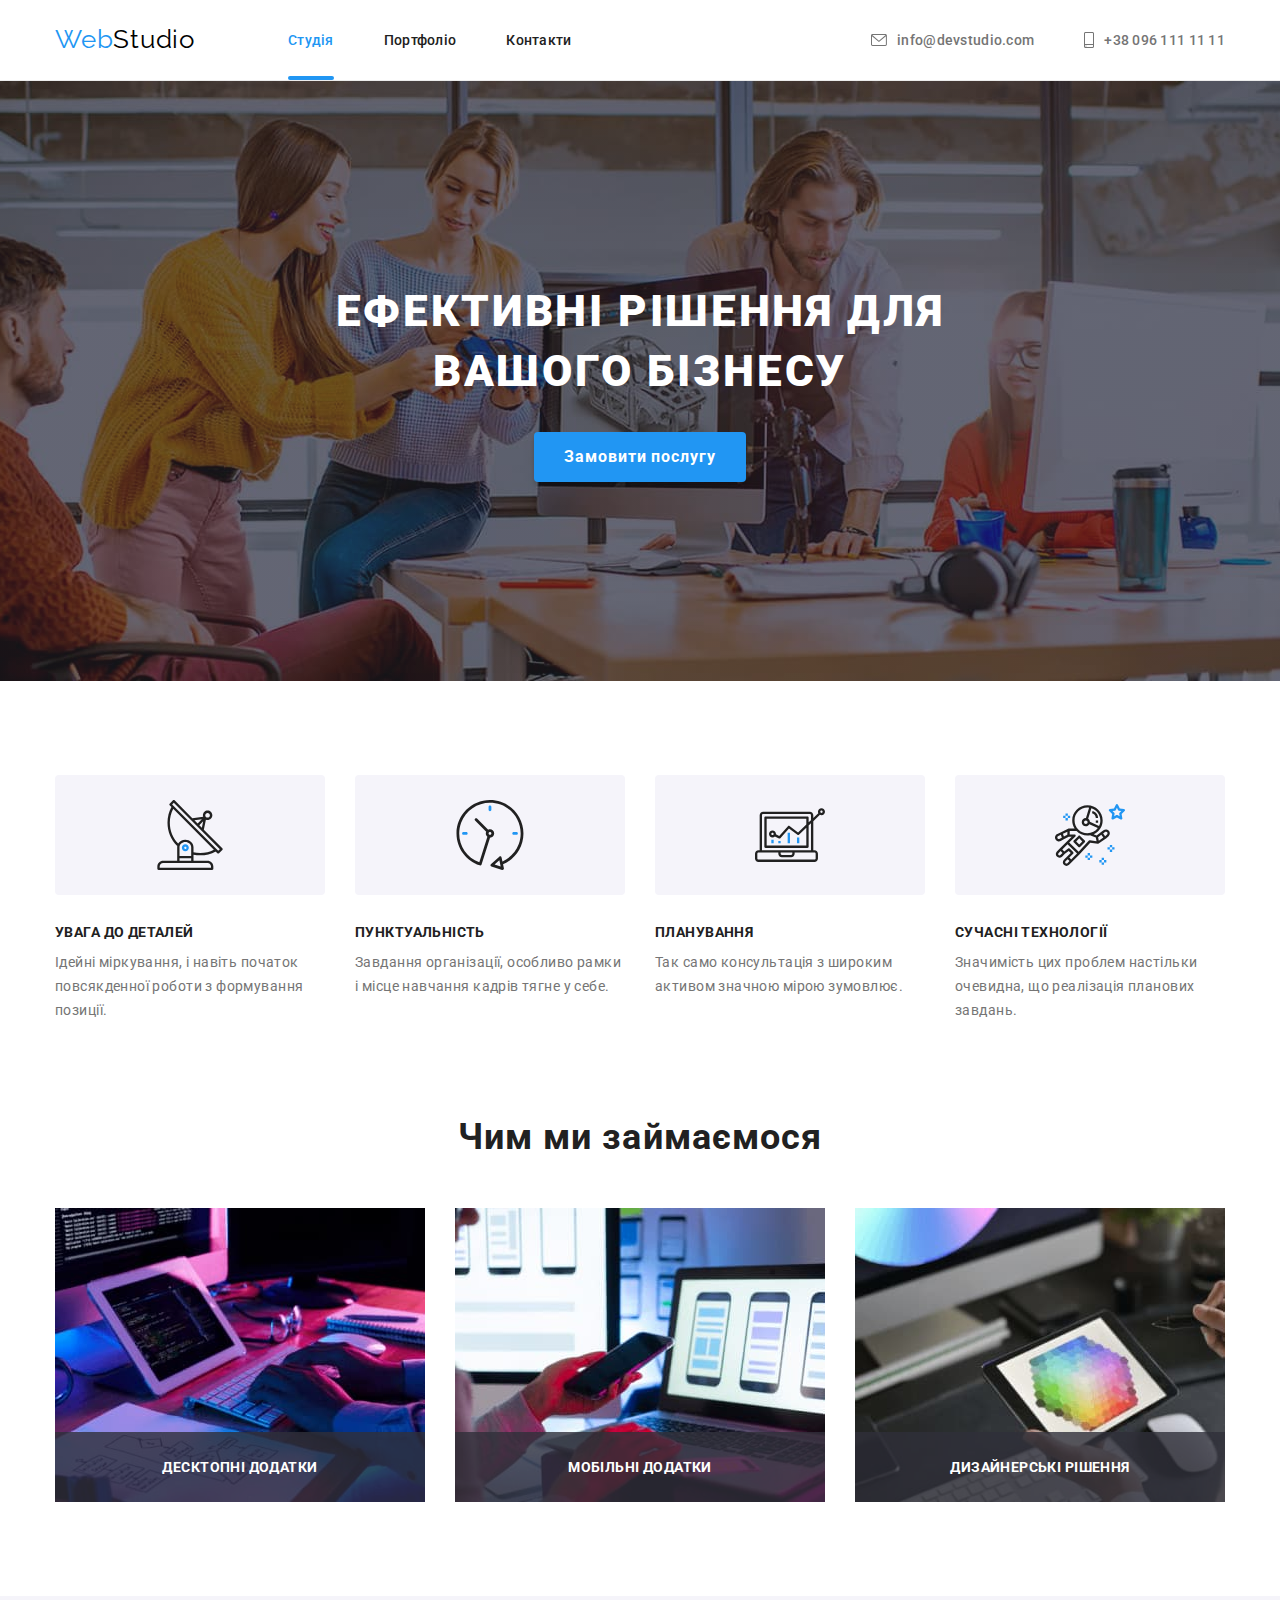
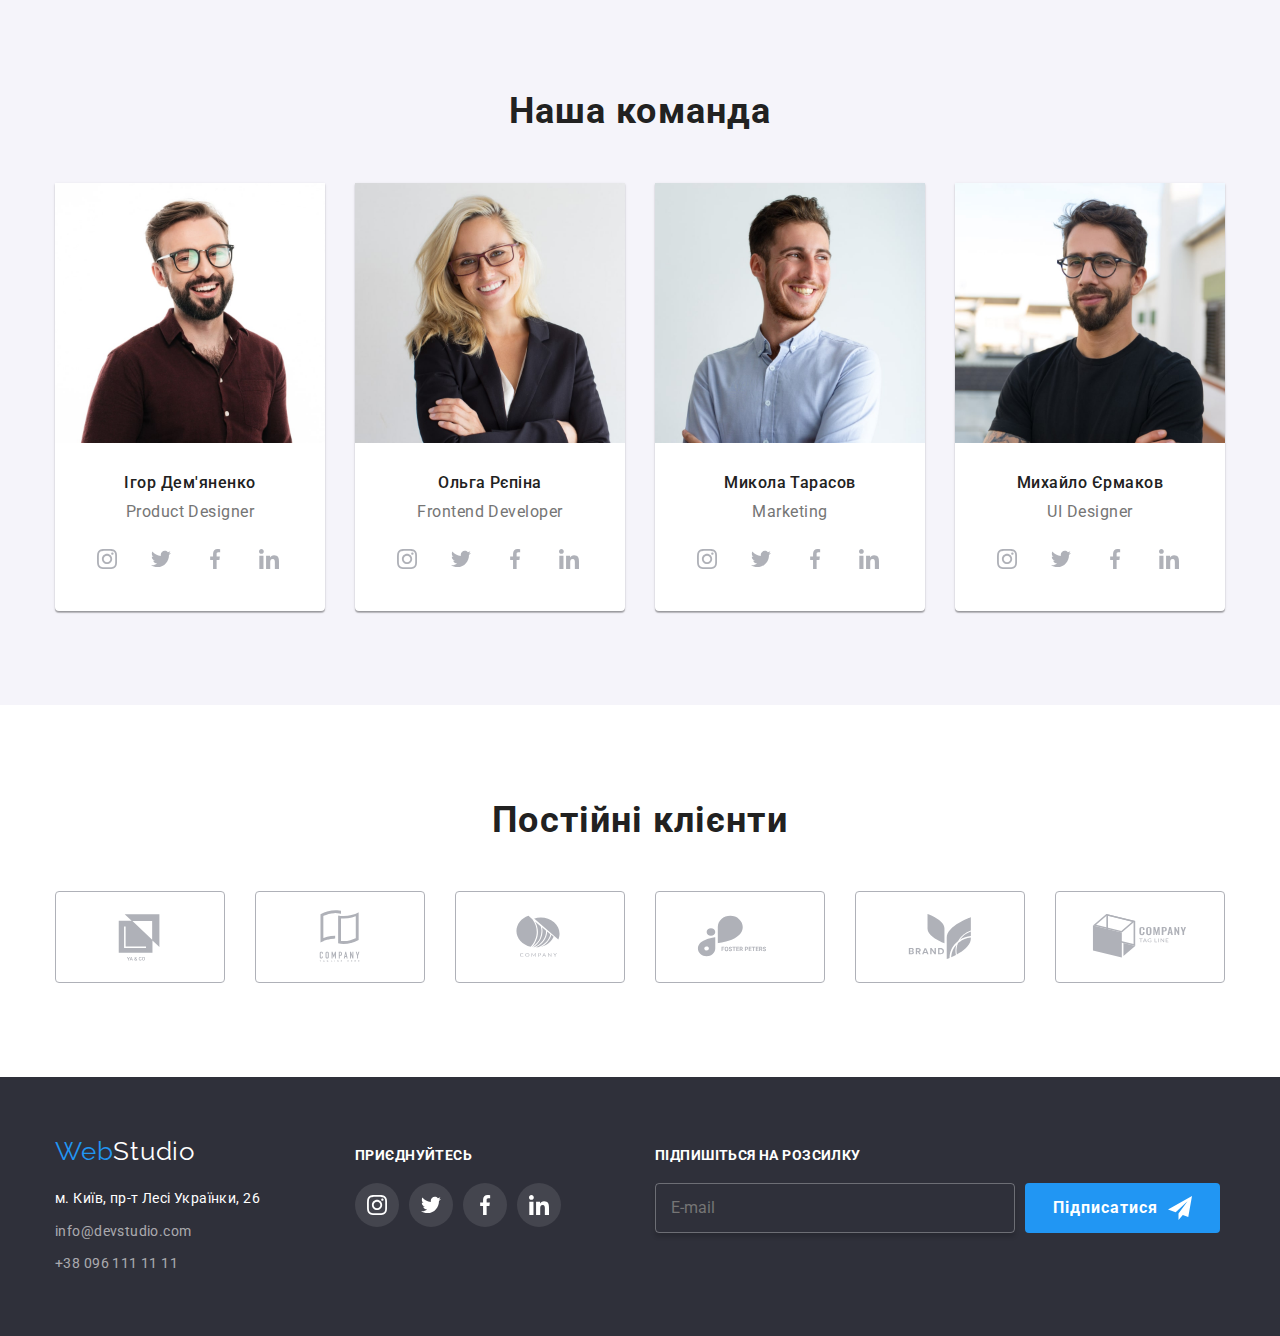
==== index.html @ 236450a3 "Initial commit" ====
<!DOCTYPE html>
<html lang="uk">

<head>
    <meta charset="UTF-8">
    <meta name="viewport" content="width=device-width, initial-scale=1.0">
    <title>WebStudio</title>
    <link rel="stylesheet"
        href="https://cdnjs.cloudflare.com/ajax/libs/modern-normalize/2.0.0/modern-normalize.min.css">
    <link rel="stylesheet" href="./styles.css">
    <link
        href="https://fonts.googleapis.com/css2?family=Raleway:wght@700&family=Roboto:wght@400;500;700;900&display=swap"
        rel="stylesheet">
</head>

<body>

    <header class="border-box">

        <div class="container box-nav">
            <nav class="nav-menu">
                <a href="./index.html" class="logo"><span class="logo-item">Web</span>Studio</a>

                <ul class="list nopadding margine">
                    <li class="list-item"><a href="./index.html" class="link active link-item">Студія</a></li>
                    <li class="list-item"><a href="./portfolio.html" class="link link-item">Портфоліо</a></li>
                    <li class="list-item"><a href="" class="link link-item">Контакти</a></li>
                </ul>
            </nav>

            <ul class="list nav-menu nopadding">
                <li class="list-item">
                    <a href="mailto:info@devstudio.com" class="link address-link">
                        <svg class="mail">
                            <use href="./images/icons.svg#icon-envelope-hover"> </use>
                        </svg> info@devstudio.com</a>
                </li>
                <li class="list-item"><a href="tel:+380961111111" class="link address-link">
                        <svg class="phone">
                            <use href="./images/icons.svg#icon-smartphone"> </use>
                        </svg>+38 096 111 11 11</a>
                </li>
            </ul>
        </div>

    </header>


    <main>

        <section class="order">
            <div class="container">
                <h1 class="order-title">Ефективні рішення для вашого бізнесу</h1>
                <button class="order-button" data-modal-open>Замовити послугу</button>
            </div>
            <div class="overlay is-hidden" data-modal>
                <div class="modal"><button class="closebtn" data-modal-close>

                        <svg class="close">
                            <use href="./images/close-black.svg#close-black"> </use>
                        </svg>
                    </button>
                    <strong class="modal-title">Залиште свої дані, ми вам передзвонимо</strong>

                    <form class="modal-form">


                        <label class="form-group">
                            <span class="form-label">Ім'я</span>
                            <input class="form-modal-input" type="text" name="username" id="user-name"> <svg width="18"
                                height="18" class="form-icon">
                                <use href="./images/icons.svg#icon-person"> </use>
                            </svg>
                        </label>

                        <label class="form-group">
                            <span class="form-label"> Телефон</span>
                            <input class="form-modal-input" type="number" name="userphone" id="user-phone"> <svg
                                width="18" height="18" class="form-icon">
                                <use href="./images/icons.svg#icon-phone-form"> </use>
                            </svg>
                        </label>

                        <label class="form-group">
                            <span class="form-label"> Пошта</span>
                            <input class="form-modal-input" type="email" name="usermail" id="user-mail"> <svg width="18"
                                height="18" class="form-icon">
                                <use href="./images/icons.svg#icon-mail-form"> </use>
                            </svg>

                        </label>

                        <label class="form-group">
                            <span class="form-label"> Коментар</span>
                            <textarea class="form-comment-input" name="usercomments" rows="5"
                                placeholder="Введіть текст"></textarea>
                        </label>


                        <label class="form-group-policy">
                            <input class="form-modal-policy is-hidden" type="checkbox">
                            <span class="form-icon-check">
                                <svg width="16" height="16" class="icon-check">
                                    <use href="./images/icons.svg#icon-check"> </use>
                                </svg></span>
                            <span class="checkbox-text">Погоджуюся з розсилкою та приймаю <a class="policy"
                                    href="">Умови
                                    договору</a></span> </label>

                    </form>
                    <button type="submit" class="form-btn">Відправити</button>


                </div>


            </div>
        </section>



        <section class="section">
            <div class="container">
                <ul class="future-list list nopadding">
                    <li class="future-item">
                        <div class="box-icons"><svg class="antenna">
                                <use href="./images/icons.svg#icon-antenna-1"> </use>
                            </svg></div>
                        <h3 class="future-title">Увага до деталей</h3>
                        <p class="future-text">Ідейні міркування, і навіть початок повсякденної роботи з формування
                            позиції.
                        </p>
                    </li>
                    <li class="future-item">
                        <div class="box-icons"><svg class="clock">
                                <use href="./images/icons.svg#icon-clock-1"> </use>
                            </svg></div>
                        <h3 class="future-title">Пунктуальність</h3>
                        <p class="future-text">Завдання організації, особливо рамки і місце навчання кадрів тягне у
                            себе.
                        </p>
                    </li>
                    <li class="future-item">
                        <div class="box-icons"><svg class="diagram">
                                <use href="./images/icons.svg#icon-diagram-1"> </use>
                            </svg></div>
                        <h3 class="future-title">Планування</h3>
                        <p class="future-text">Так само консультація з широким активом значною мірою зумовлює.</p>
                    </li>
                    <li class="future-item">
                        <div class="box-icons"><svg class="astronaut">
                                <use href="./images/icons.svg#icon-astronaut-1"> </use>
                            </svg></div>
                        <h3 class="future-title">Сучасні технології</h3>
                        <p class="future-text">Значимість цих проблем настільки очевидна, що реалізація планових
                            завдань.
                        </p>
                    </li>
                </ul>
            </div>
        </section>
        <section class=" box-future">
            <div class="container">
                <h2 class="work-title">Чим ми займаємося</h2>
                <ul class="work-list list nopadding">
                    <li class="work-item"><img src="./images/img1.jpg" alt="Написання структури" width="370">
                        <h3 class="work-text">Десктопні додатки</h3>
                    </li>
                    <li class="work-item"><img src="./images/img2.jpg" alt="Розробка макета" width="370">
                        <h3 class="work-text">Мобільні додатки</h3>
                    </li>
                    <li class="work-item"><img src="./images/img3.jpg" alt="Підбір кольорової гами" width="370">
                        <h3 class="work-text">Дизайнерські рішення</h3>
                    </li>
                </ul>
            </div>
        </section>

        <section class="section-team section">
            <div class="container">
                <h2 class="team-title">Наша команда</h2>
                <ul class="list nopadding">
                    <li class="team-list"> <img src="./images/Igor.jpg" alt="Ігор Дем'яненко" width="270">
                        <div class="text-box">
                            <h3 class="team-item">Ігор Дем'яненко</h3>
                            <p lang="en" class="team-text">Product Designer</p>
                            <ul class="list nopadding social-list">
                                <li class="social-item"><a class="social-icons" href="">
                                        <svg class="social-logo">
                                            <use href="./images/icons.svg#icon-instagram-2"> </use>
                                        </svg>
                                    </a></li>
                                <li class="social-item"><a class="social-icons" href="">
                                        <svg class="social-logo">
                                            <use href="./images/icons.svg#icon-twitter-1"> </use>
                                        </svg>
                                    </a></li>
                                <li class="social-item"><a class="social-icons" href=""><svg class="social-logo">
                                            <use href="./images/icons.svg#icon-facebook-1"> </use>
                                        </svg></a></li>
                                <li class="social-item"><a class="social-icons" href=""><svg class="social-logo">
                                            <use href="./images/icons.svg#icon-linkedin-1"> </use>
                                        </svg></a></li>
                            </ul>

                        </div>
                    </li>
                    <li class="team-list"><img src="./images/Olga.jpg" alt="Ольга Рєпіна" width="270">
                        <div class="text-box">
                            <h3 class="team-item">Ольга Рєпіна</h3>
                            <p lang="en" class="team-text">Frontend Developer</p>
                            <ul class="list nopadding social-list">
                                <li class="social-item"><a class="social-icons" href="">
                                        <svg class="social-logo">
                                            <use href="./images/icons.svg#icon-instagram-2"> </use>
                                        </svg>
                                    </a></li>
                                <li class="social-item"><a class="social-icons" href="">
                                        <svg class="social-logo">
                                            <use href="./images/icons.svg#icon-twitter-1"> </use>
                                        </svg>
                                    </a></li>
                                <li class="social-item"><a class="social-icons" href=""><svg class="social-logo">
                                            <use href="./images/icons.svg#icon-facebook-1"> </use>
                                        </svg></a></li>
                                <li class="social-item"><a class="social-icons" href=""><svg class="social-logo">
                                            <use href="./images/icons.svg#icon-linkedin-1"> </use>
                                        </svg></a></li>
                            </ul>

                        </div>
                    </li>
                    <li class="team-list"><img src="./images/Mykola.jpg" alt="Микола Тарасов" width="270">
                        <div class="text-box">
                            <h3 class="team-item">Микола Тарасов</h3>
                            <p lang="en" class="team-text">Marketing</p>
                            <ul class="list nopadding social-list">
                                <li class="social-item"><a class="social-icons" href="">
                                        <svg class="social-logo">
                                            <use href="./images/icons.svg#icon-instagram-2"> </use>
                                        </svg>
                                    </a></li>
                                <li class="social-item"><a class="social-icons" href="">
                                        <svg class="social-logo">
                                            <use href="./images/icons.svg#icon-twitter-1"> </use>
                                        </svg>
                                    </a></li>
                                <li class="social-item"><a class="social-icons" href=""><svg class="social-logo">
                                            <use href="./images/icons.svg#icon-facebook-1"> </use>
                                        </svg></a></li>
                                <li class="social-item"><a class="social-icons" href=""><svg class="social-logo">
                                            <use href="./images/icons.svg#icon-linkedin-1"> </use>
                                        </svg></a></li>
                            </ul>

                        </div>

                    </li>
                    <li class="team-list"><img src="./images/Mykhailo.jpg" alt="Михайло Єрмаков" width="270">
                        <div class="text-box">
                            <h3 class="team-item">Михайло Єрмаков</h3>
                            <p lang="en" class="team-text">UI Designer</p>
                            <ul class="list nopadding social-list">
                                <li class="social-item"><a class="social-icons" href="">
                                        <svg class="social-logo">
                                            <use href="./images/icons.svg#icon-instagram-2"> </use>
                                        </svg>
                                    </a></li>
                                <li class="social-item"><a class="social-icons" href="">
                                        <svg class="social-logo">
                                            <use href="./images/icons.svg#icon-twitter-1"> </use>
                                        </svg>
                                    </a></li>
                                <li class="social-item"><a class="social-icons" href=""><svg class="social-logo">
                                            <use href="./images/icons.svg#icon-facebook-1"> </use>
                                        </svg></a></li>
                                <li class="social-item"><a class="social-icons" href=""><svg class="social-logo">
                                            <use href="./images/icons.svg#icon-linkedin-1"> </use>
                                        </svg></a></li>
                            </ul>
                        </div>
                    </li>
                </ul>
            </div>

        </section>
        <section class="section">
            <div class="container">
                <h2 class="clients-title">Постійні клієнти</h2>
                <ul class="list nopadding">
                    <li class="clients-list"><a class="clients-icon" href=""><svg class="client-logo">
                                <use href="./images/icons.svg#icon-Logo1"> </use>
                            </svg></a></li>
                    <li class="clients-list"><a class="clients-icon" href=""><svg class="client-logo">
                                <use href="./images/icons.svg#icon-Logo2"> </use>
                            </svg></a></li>
                    <li class="clients-list"><a class="clients-icon" href=""><svg class="client-logo">
                                <use href="./images/icons.svg#icon-Logo3"> </use>
                            </svg></a></li>
                    <li class="clients-list"><a class="clients-icon" href=""><svg class="client-logo">
                                <use href="./images/icons.svg#icon-Logo4"> </use>
                            </svg></a></li>
                    <li class="clients-list"><a class="clients-icon" href=""><svg class="client-logo">
                                <use href="./images/icons.svg#icon-Logo5"> </use>
                            </svg></a></li>
                    <li class="clients-list"><a class="clients-icon" href=""><svg class="client-logo">
                                <use href="./images/icons.svg#icon-Logo6"> </use>
                            </svg></a></li>
                </ul>
            </div>
        </section>
    </main>
    <footer class="footer">
        <div class="container footer-box">
            <div class="address-footer nopadding"><a href="./index.html" class="logo-footer nopadding"><span
                        class="logo-item">Web</span>Studio</a>

                <address class="nopadding">
                    <p class="address-text">м. Київ, пр-т Лесі Українки, 26</p>
                    <ul class="footer-list nopadding">
                        <li class="footer-item"><a href="mailto:info@devstudio.com"
                                class="link address-item">info@devstudio.com</a></li>
                        <li class="footer-item"><a href="tel:+380961111111" class="link address-item">+38 096 111 11
                                11</a>
                        </li>
                    </ul>
                </address>
            </div>
            <div class="socialmedia-footer nopadding">
                <h3 class="socialmedia-title">Приєднуйтесь</h3>
                <ul class="list nopadding">
                    <li class="social-item"> <a class="footer-social" href="">
                            <svg class="footer-icon">
                                <use href="./images/icons.svg#icon-instagram-2"> </use>
                            </svg>
                        </a>
                    </li>
                    <li class="social-item"><a class="footer-social" href="">
                            <svg class="footer-icon">
                                <use href="./images/icons.svg#icon-twitter-1"> </use>
                            </svg>
                        </a></li>
                    <li class="social-item"><a class="footer-social" href=""><svg class="footer-icon">
                                <use href="./images/icons.svg#icon-facebook-1"> </use>
                            </svg></a></li>
                    <li class="social-item"><a class="footer-social" href=""><svg class="footer-icon">
                                <use href="./images/icons.svg#icon-linkedin-1"> </use>
                            </svg></a></li>
                </ul>
            </div>
            <div class="socialmedia-footer nopadding">

                <strong class="socialmedia-title">Підпишіться на розсилку </strong>
                <form class="footer-form"><input class="footer-mail-form" type="email" name="usermail" id="user-email"
                        placeholder="E-mail">

                    <button type="submit" class="footer-follow-btn">Підписатися
                        <svg width="24" height="24" class="icon-send">
                            <use href="./images/symbol-defs.svg#icon-icon-send"> </use>
                        </svg>
                    </button>
                </form>
            </div>
        </div>

    </footer>
    <script src="./js/modal.js"> </script>
</body>

</html>
---- styles.css ----
:root {
    --text-color: #757575;
    --title-color: #212121;
    --background-color: #2F303A;
    --accent-color: #2196F3;
    --accent-text-color: #FFFFFF;
}

html {
    box-sizing: border-box;
}

*,
*::before,
*::after {
    box-sizing: inherit;
}

h1,
h2,
h3,
h4,
p {
    margin-top: 0;
    margin-bottom: 0;
}

body {
    font-family: 'Roboto', sans-serif;
    color: var(--title-color);
    background-color: var(--accent-text-color);
}

.container {
    width: 1200px;
    margin: 0px auto;
    padding: 0px 15px;
}

.section {
    padding-top: 94px;
    padding-bottom: 94px;
}

.nopadding {
    padding: 0px;
}

img {
    display: block;
}

/* Заголовки */
.work-title,
.team-title,
.clients-title {
    font-size: 36px;
    line-height: 1.17;
    letter-spacing: 0.03em;
    text-align: center;
    font-style: normal;
    font-weight: 700;
    color: var(--title-color);
    margin-bottom: 50px;
}

.future-title {
    font-size: 14px;
    line-height: 1.14;
    letter-spacing: 0.03em;
    text-transform: uppercase;
    margin-bottom: 10px;
}

.socialmedia-title {
    display: block;
    color: var(--accent-text-color);
    font-family: Roboto;
    font-size: 14px;
    font-style: normal;
    font-weight: 700;
    line-height: normal;
    letter-spacing: 0.42px;
    text-transform: uppercase;
    margin-bottom: 20px;
    width: 230px;
}

.work-text {
    position: absolute;
    bottom: 0;
    width: 100%;
    padding-top: 27px;
    padding-bottom: 27px;

    color: var(--accent-text-color);
    text-align: center;
    font-family: Roboto;
    font-size: 14px;
    font-style: normal;
    font-weight: 700;
    line-height: normal;
    letter-spacing: 0.42px;
    text-transform: uppercase;
    background-color: rgba(47, 48, 58, 0.80);
}


/* Списки */
.work-list .work-item+.work-item {
    margin-left: 30px;
}

.work-list {
    justify-content: center;
}

.team-item {
    color: var(--title-color);
    font-size: 16px;
    font-style: normal;
    font-weight: 500;
    line-height: normal;
    letter-spacing: 0.48px;
    margin-bottom: 10px;
}


.team-list {
    border-radius: 0px 0px 4px 4px;
    background: #FFF;
    box-shadow: 0px 2px 1px 0px rgba(0, 0, 0, 0.20), 0px 1px 1px 0px rgba(0, 0, 0, 0.14), 0px 1px 3px 0px rgba(0, 0, 0, 0.12);
}

.list .team-list+.team-list {
    margin-left: 30px;
}

.future-list .future-item+.future-item {
    margin-left: 30px;
}

.future-item {
    width: 270px;
}

.list {
    display: flex;
    list-style: none;
    margin-top: 0px;
    margin-bottom: 0px;
}

.work-item {
    position: relative;
}

.list-item {
    position: relative;
}


/* Абзац */
.future-text {

    font-size: 14px;
    line-height: 1.7;
    letter-spacing: 0.03em;
    color: var(--text-color);
    font-style: normal;
    font-weight: 400;

}

.team-text {
    color: var(--text-color);
    font-family: Roboto;
    font-size: 16px;
    line-height: normal;
    letter-spacing: 0.48px;
}




/* Герой */

.order {
    max-width: 1600px;
    height: 600px;
    margin-left: auto;
    margin-right: auto;
    background-image: linear-gradient(to right, rgba(47, 48, 58, 0.40), rgba(47, 48, 58, 0.40)), url("./images/ImgBG1.jpg");
    background-position: center;
    background-size: cover;
    background-repeat: no-repeat;
    background-color: var(--background-color);
    text-align: center;
    padding-top: 200px;
    padding-bottom: 200px;
}

.order-title {
    display: block;
    width: 700px;
    font-size: 44px;
    line-height: 1.37;
    letter-spacing: 0.06em;
    color: var(--accent-text-color);
    text-transform: uppercase;
    font-weight: 900;
    margin-left: auto;
    margin-right: auto;

}

.order-button {
    border-radius: 4px;
    color: var(--accent-text-color);
    box-shadow: 0px 4px 4px 0px rgba(0, 0, 0, 0.15);
    font-size: 16px;
    font-style: normal;
    font-weight: 700;
    line-height: 1.88;
    letter-spacing: 0.96px;
    background-color: var(--accent-color);
    padding: 10px 30px;
    margin-top: 30px;
    border-style: none;
    cursor: pointer;
}

/* Логотип */
.logo {
    display: block;
    padding: 0;
    font-family: Raleway;
    font-size: 26px;
    letter-spacing: 0.78px;
    text-decoration: none;
    color: #000;
    padding-top: 25px;
    padding-bottom: 25px;

}

.logo-footer {
    display: block;
    align-items: baseline;
    margin-bottom: 20px;
    font-family: Raleway;
    font-size: 26px;
    letter-spacing: 0.78px;
    text-decoration: none;
    color: var(--accent-text-color);
}

.logo-item {
    color: var(--accent-color);
}

/* Ссылки */
.link {
    color: var(--title-color);
    font-size: 14px;
    font-style: normal;
    font-weight: 500;
    line-height: normal;
    letter-spacing: 0.28px;
    text-decoration: none;

    transition-property: color;
    transition-duration: 250ms;
    transition-timing-function: cubic-bezier(0.4, 0, 0.2, 1);
}

.address-link {
    display: inline-flex;
    align-items: center;
    color: var(--text-color);
    font-size: 14px;
    font-weight: 500;
    line-height: normal;
    letter-spacing: 0.28px;
    text-decoration: none;
    padding-top: 32px;
    padding-bottom: 32px;

}

.link:hover,
.link:focus {
    color: var(--accent-color);
}

.link-item {
    display: block;
    padding: 32px 0px;
}

/* Футер */
.footer {
    background-color: var(--background-color);
    padding: 60px 0px;

    /* justify-items: baseline; */
}

.footer-box {
    display: flex;
    align-items: baseline;
    justify-items: flex-start;
}

.footer-item {
    display: block;
}

.footer-list .footer-item+.footer-item {
    margin-top: 9px;
}


.footer-list {
    list-style: none;
    display: block;
    margin: 9px 0px 0px 0px;
}

.address-text {
    display: block;
    color: var(--accent-text-color);
    font-size: 14px;
    line-height: 1.71;
    letter-spacing: 0.42px;
    font-style: normal;
}

.address-item {
    color: rgba(255, 255, 255, 0.60);
    font-size: 14px;
    line-height: 1.71;
    letter-spacing: 0.42px;
    font-style: normal;
    font-weight: 400;
    text-decoration: none;

}

/* Портфоліо */
.active::after {
    position: absolute;
    bottom: 0;
    display: block;
    width: 100%;
    height: 4px;
    content: '';
    background-color: var(--accent-color);
    border-radius: 2px;
}

.active {
    color: var(--accent-color);
}

.button-list {
    display: flex;
    justify-content: center;
    margin-bottom: 50px;
    padding: 0px;

}

.button-list .button-item+.button-item {
    margin-left: 8px;
}

.button-main {
    padding: 6px 22px;
    border-style: none;
    font-size: 16px;
    font-weight: 500;
    line-height: 1.63;
    letter-spacing: 0.48px;
    color: var(--title-color);
    border-radius: 4px;
    background: #F5F4FA;
    font-style: normal;

    transition: color 250ms cubic-bezier(0.4, 0, 0.2, 1), background-color 250ms cubic-bezier(0.4, 0, 0.2, 1), box-shadow 250ms cubic-bezier(0.4, 0, 0.2, 1);

}

.button-main:hover,
.button-main:focus {
    background-color: var(--accent-color);
    color: var(--accent-text-color);
    box-shadow: 0px 2px 2px 0px rgba(0, 0, 0, 0.12), 0px 1px 2px 0px rgba(0, 0, 0, 0.08), 0px 3px 1px 0px rgba(0, 0, 0, 0.10);
}

.current {
    background-color: var(--accent-color);
    color: var(--accent-text-color);
    box-shadow: 0px 2px 2px 0px rgba(0, 0, 0, 0.12), 0px 1px 2px 0px rgba(0, 0, 0, 0.08), 0px 3px 1px 0px rgba(0, 0, 0, 0.10);
}

.card-set {
    width: 1200px;

    display: flex;
    flex-wrap: wrap;
    flex-basis: calc(100% / 3 -30px);
    align-items: center;
    margin-top: -30px;
    margin-left: -30px;
}


.card-portfolio {

    width: 370px;
    flex-shrink: 0;
    margin-top: 30px;
    margin-left: 30px;
}

.card-link {
    display: flex;
    flex-wrap: wrap;
    width: 370px;
    text-decoration: none;
    border: 1px solid #EEE;
    background-color: var(--accent-text-color);
    transition: box-shadow 250ms cubic-bezier(0.4, 0, 0.2, 1);
}

.card-link:hover,
.card-link:focus {

    box-shadow: 1px 4px 6px 0px rgba(0, 0, 0, 0.16), 0px 4px 4px 0px rgba(0, 0, 0, 0.06), 0px 1px 1px 0px rgba(0, 0, 0, 0.12);

}

.desc-text {
    position: relative;
    overflow: hidden;
}

.desc-text::before {
    content: '';
    position: absolute;
    width: 100%;
    height: 100%;
    opacity: 0;
    background-color: rgba(33, 150, 243, 0.90);
    transform: translateY(100%);
    transition: transform 250ms cubic-bezier(0.4, 0, 0.2, 1), opacity 250ms cubic-bezier(0.4, 0, 0.2, 1);

}


.card-link:hover .desc-text::before,
.card-link:focus .desc-text::before {
    opacity: 1;
    transform: translateY(0);
}



.text {
    position: absolute;
    left: 24px;
    top: 63px;
    width: 322px;
    opacity: 0;
    transform: translateY(100%);
    transition: transform 250ms cubic-bezier(0.4, 0, 0.2, 1), opacity 250ms cubic-bezier(0.4, 0, 0.2, 1);

    color: var(--accent-text-color);
    font-size: 18px;
    font-style: normal;
    font-weight: 400;
    line-height: 1.55;
    letter-spacing: 0.54px;
}

.card-link:hover .text,
.card-link:focus .text {
    opacity: 1;
    transform: translateY(0);
}

.card-content {

    width: 370px;
    padding: 20px 20px;
    border: 1px solid #EEE;
    border-top: none;
    background-color: var(--accent-text-color);
}

/* .card-set .card-portfolio+.card-portfolio {
    margin-bottom: 30px;
    margin-left: 30px;
} */

.card-title {
    color: var(--title-color);
    font-size: 18px;
    font-style: normal;
    font-weight: 700;
    line-height: 2;
    letter-spacing: 1.08px;
    text-decoration: none;
    margin-bottom: 4px;
}


.card-sub {
    font-size: 16px;
    font-style: normal;
    font-weight: 400;
    line-height: 1.88;
    letter-spacing: 0.48px;
    color: var(--text-color);
}

.section-team {
    background-color: #F5F4FA;
    text-align: center;
    display: flex
}

/* Контейнеры */

.box-nav {
    display: flex;
    justify-content: space-between;
}

.border-box {
    border-bottom: 1px solid #ECECEC;
}

.nav-menu {
    display: flex;
    align-items: center;
    /* color: var(--text-color); */
    /* color: #757575; */
}


.box-future {
    padding-bottom: 94px;
}

.text-box {
    padding: 30px 30px;
}

/* fill="#2196f3" style="fill: var(--color1, #2196f3)" */
.box-nav .list-item+.list-item {
    margin-left: 50px;
}

.margine {
    margin-left: 93px;
}

.socialmedia-footer {
    margin: 0px 0px 0px 70px;
}


.address-footer {
    display: inline-block;
    width: 230px;
    margin: 0px 0px;
}

/* Изображения */
.address-link .mail {
    width: 16px;
    height: 12px;
    margin-right: 10px;
    background-size: contain;
    background-position: center;
    fill: currentColor;
}

.address-link .phone {
    width: 10px;
    height: 16px;
    margin-right: 10px;
    background-size: contain;
    fill: currentColor;
}

.box-icons {
    display: flex;
    width: 270px;
    height: 120px;
    justify-content: center;
    background-color: #F5F4FA;
    border-radius: 4px;
    margin-bottom: 30px;
}

.antenna,
.clock,
.diagram,
.astronaut {
    display: block;
    align-self: center;
    width: 70px;
    height: 70px;

}

.social-list {
    margin: 16px 0px 0px 0px;
}

.social-item+.social-item {
    margin-left: 10px;
}

.social-icons {
    display: inline-flex;
    justify-content: center;
    width: 44px;
    height: 44px;
    border-radius: 50%;
    fill: #AFB1B8;

    transition: fill 250ms cubic-bezier(0.4, 0, 0.2, 1), background-color 250ms cubic-bezier(0.4, 0, 0.2, 1);

}

.social-icons:hover,
.social-icons:focus {
    background-color: var(--accent-color);
    fill: var(--accent-text-color);
}

.social-logo {
    display: inline-flex;
    align-self: center;
    background-size: contain;
    width: 20px;
    height: 20px;
}




.clients-icon {
    display: inline-flex;
    justify-content: center;
    width: 170px;
    height: 92px;
    border-radius: 4px;
    border: 1px solid #AFB1B8;
    fill: #AFB1B8;

    transition: border 250ms cubic-bezier(0.4, 0, 0.2, 1), fill 250ms cubic-bezier(0.4, 0, 0.2, 1);

}

.clients-list+.clients-list {
    margin-left: 30px;
}

.client-logo {
    display: inline-flex;
    align-self: center;
    width: 106px;
    height: 60px;
}

.clients-icon:hover,
.clients-icon:focus {
    border: 1px solid var(--accent-color);
    fill: var(--accent-color);
}


.footer-social {
    display: flex;
    align-items: center;
    justify-content: center;
    width: 44px;
    height: 44px;
    border-radius: 50%;
    background-color: rgba(255, 255, 255, 0.10);

    transition: background-color 250ms cubic-bezier(0.4, 0, 0.2, 1);

}

.footer-icon {
    display: flex;
    justify-self: center;
    align-self: center;
    width: 20px;
    height: 20px;
    fill: var(--accent-text-color);
}

.footer-social:hover,
.footer-social:focus {
    background-color: var(--accent-color);
}

.social-item+.social-item {
    margin-left: 10px;
}

.footer-form {
    display: flex;
    align-items: center;
}

.footer-mail-form {
    display: flex;
    align-items: center;
    width: 360px;
    height: 50px;
    padding: 15px 15px;
    border-radius: 4px;
    border: 1px solid rgba(255, 255, 255, 0.30);
    box-shadow: 0px 4px 4px 0px rgba(0, 0, 0, 0.15);
    background-color: transparent;
    outline: transparent;

    color: var(--accent-text-color);
}


.footer-follow-btn {
    display: flex;
    align-items: center;
    padding: 10px 28px;
    margin-left: 10px;

    background-color: var(--accent-color);
    color: var(--accent-text-color);
    text-align: start;
    font-size: 16px;
    font-style: normal;
    font-weight: 700;
    line-height: 1.9;
    /* 187.5% */
    letter-spacing: 0.96px;
    border: none;
    border-radius: 4px;
    cursor: pointer;

}

.footer-follow-btn .icon-send {
    margin-left: 10px;
    background-size: contain;
    background-position: center;
    fill: currentColor
}

/* modal */
.overlay {
    position: fixed;
    top: 0;
    left: 0;
    width: 100%;
    height: 100%;
    z-index: 1;
    opacity: 1;
    visibility: visible;
    background-color: rgba(0, 0, 0, 0.20);
    transition: opacity 250ms cubic-bezier(0.4, 0, 0.2, 1), visibility 250ms cubic-bezier(0.4, 0, 0.2, 1);

}

.overlay.is-hidden {
    opacity: 0;
    pointer-events: none;
    visibility: hidden;

}

.overlay.is-hidden .modal {
    transform: translate(-50%, -50%) scale(0.8);
}

.modal {
    position: absolute;
    width: 528px;
    height: 581px;
    left: 50%;
    top: 50%;
    padding: 40px 40px;
    transform: translate(-50%, -50%) scale(1);

    background-color: var(--accent-text-color);
    border-radius: 4px;
    box-shadow: 0px 2px 1px 0px rgba(0, 0, 0, 0.20), 0px 1px 1px 0px rgba(0, 0, 0, 0.14), 0px 1px 3px 0px rgba(0, 0, 0, 0.12);
    transition: transform 250ms cubic-bezier(0.4, 0, 0.2, 1);
}

.closebtn {
    position: absolute;
    width: 30px;
    height: 30px;
    right: 8px;
    top: 8px;
    display: flex;
    justify-content: center;
    align-content: center;
    padding: 0px 0px;

    /* stroke-width: 1px;
    stroke: rgba(0, 0, 0, 0.10); */
    border: 1px solid rgba(0, 0, 0, 0.10);
    border-radius: 50%;
    background-color: transparent;

    cursor: pointer;
}

.close {
    display: flex;
    justify-self: center;
    align-self: center;
    width: 18px;
    height: 18px;
    background-size: contain;
    fill: black;

    transition: fill 250ms cubic-bezier(0.4, 0, 0.2, 1);
}

.closebtn:hover>.close,
.closebtn:focus>.close {
    fill: var(--accent-color);
}

/* FORM */
.modal-form {
    width: 100%;
}

.modal-title {
    display: block;
    text-align: center;
    font-size: 20px;
    font-style: normal;
    font-weight: 700;
    line-height: normal;
    letter-spacing: 0.6px;
    color: var(--title-color);
    margin-bottom: 30px;
}

.form-group {
    position: relative;
    display: block;
    /* width: 100%; */

}

.modal-form .form-group+.form-group {
    margin-top: 28px;
}

.form-modal-input {
    width: 100%;
    height: 40px;
    border-radius: 4px;
    padding: 10px 10px 10px 35px;
    background-color: transparent;
    outline: 1px solid rgba(33, 33, 33, 0.20);
    outline-offset: -1px;
    border-color: transparent;
    transition: outline 250ms cubic-bezier(0.4, 0, 0.2, 1);
}

.form-modal-input:focus {
    outline: solid var(--accent-color);
}

.form-group:focus-within>.form-icon {
    fill: var(--accent-color);
}

.form-comment-input {
    display: block;
    position: relative;
    width: 100%;
    height: 120px;
    border-radius: 4px;
    outline: 1px solid rgba(33, 33, 33, 0.20);
    outline-offset: -1px;
    border-color: transparent;
    padding: 12px 16px;
    background-color: transparent;
    resize: none;

    color: var(--text-color);
    font-size: 12px;
    font-style: normal;
    font-weight: 400;
    line-height: normal;
    letter-spacing: 0.12px;

    transition: outline 250ms cubic-bezier(0.4, 0, 0.2, 1);
}



.form-comment-input:focus {
    outline: solid var(--accent-color);
}


.form-label {
    position: absolute;
    top: -20px;
    left: 0;

    color: var(--text-color);
    font-size: 12px;
    font-style: normal;
    font-weight: 400;
    line-height: normal;
    letter-spacing: 0.12px;

}

.form-group-policy {
    display: flex;
    justify-content: center;
    align-items: center;
    margin-top: 20px;
}



.checkbox-text {
    color: var(--text-color);
    font-size: 14px;
    font-style: normal;
    font-weight: 400;
    line-height: 1.71;
    /* 171.429% */
    letter-spacing: 0.42px;

}

.form-icon-check {
    display: flex;
    align-items: center;
    justify-content: center;
    width: 17px;
    height: 17px;
    margin-right: 7px;


    outline: 2px solid var(--title-color);
    border-radius: 2px;
    outline-offset: -2px;
    border: transparent;
    cursor: pointer;

    transition: outline 250ms cubic-bezier(0.4, 0, 0.2, 1), background-color 250ms cubic-bezier(0.4, 0, 0.2, 1);
}

.form-modal-policy:focus+.form-icon-check {
    outline: solid var(--accent-color);
}

.form-modal-policy:checked+.form-icon-check {
    outline: solid var(--accent-color);
    background-color: var(--accent-color);
}

.icon-check {
    fill: var(--accent-text-color);
    opacity: 0;
    transition: opacity 250ms cubic-bezier(0.4, 0, 0.2, 1);
}


.form-modal-policy:checked+.form-icon-check .icon-check {
    opacity: 1;
}

.form-modal-policy.is-hidden {
    opacity: 0;
    pointer-events: none;
    visibility: hidden;

}



.policy {
    color: var(--accent-color);
    font-size: 14px;
    font-style: normal;
    font-weight: 400;
    line-height: 1.71;
    /* 171.429% */
    letter-spacing: 0.42px;
    text-decoration: underline;
}


.form-icon {
    position: absolute;
    left: 10px;
    top: 10px;
    fill: var(--title-color);

    transition: fill 250ms cubic-bezier(0.4, 0, 0.2, 1);
}



.form-btn {
    width: 200px;
    height: 50px;
    margin-top: 30px;
    padding: 0px 0px;
    color: var(--accent-text-color);
    text-align: center;
    font-size: 16px;
    font-style: normal;
    font-weight: 700;
    line-height: 1.9;
    letter-spacing: 0.96px;
    border-style: none;
    border-radius: 4px;
    background: var(--accent-color);
    box-shadow: 0px 4px 4px 0px rgba(0, 0, 0, 0.15);
}
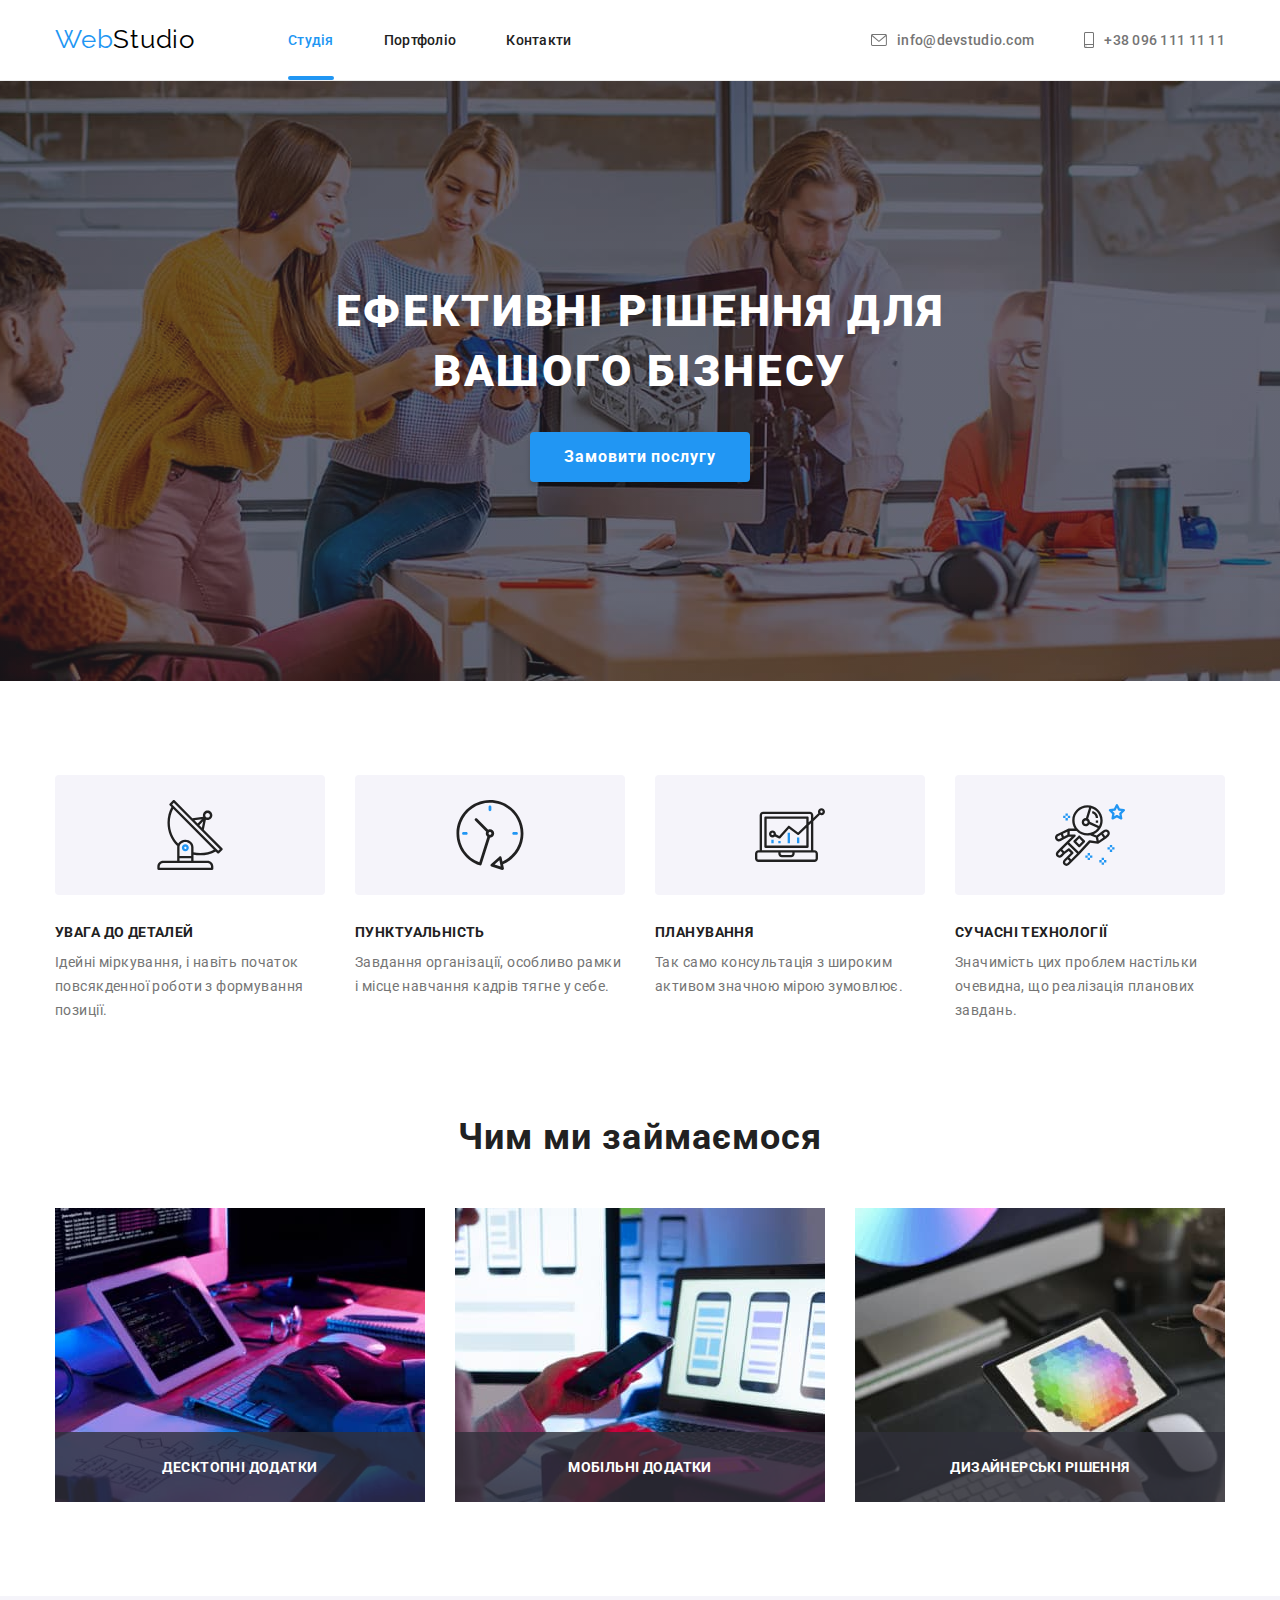
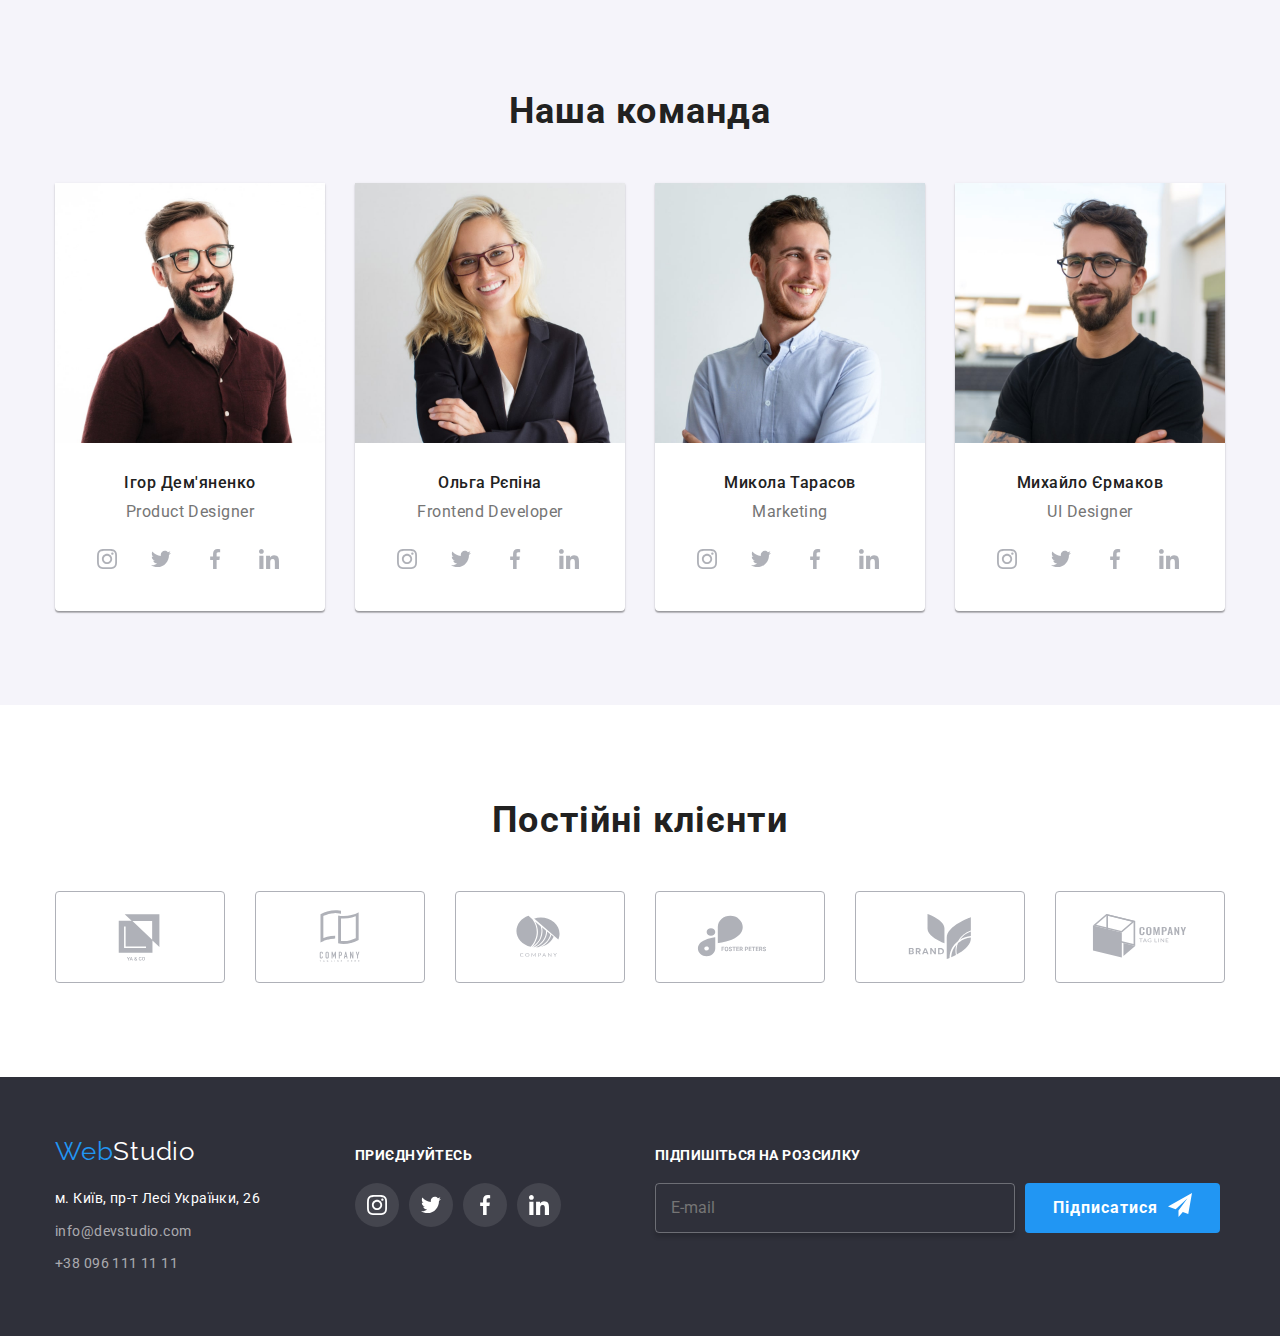
==== commit 2cb0008b: "edits" ====
--- a/index.html
+++ b/index.html
@@ -15,27 +15,31 @@
 
 <body>
 
-    <header class="border-box">
-
-        <div class="container box-nav">
-            <nav class="nav-menu">
-                <a href="./index.html" class="logo"><span class="logo-item">Web</span>Studio</a>
-
-                <ul class="list nopadding margine">
-                    <li class="list-item"><a href="./index.html" class="link active link-item">Студія</a></li>
-                    <li class="list-item"><a href="./portfolio.html" class="link link-item">Портфоліо</a></li>
-                    <li class="list-item"><a href="" class="link link-item">Контакти</a></li>
+    <header class="header">
+
+        <div class="container header__container">
+            <nav class="navigation">
+                <a href="./index.html" class="logo"><span class="footer__logo-item">Web</span>Studio</a>
+
+                <ul class="list nopadding margine header-navigation__list">
+                    <li class="list-item header-navigation"><a href="./index.html"
+                            class="link active header-navigation__link">Студія</a></li>
+                    <li class="list-item header-navigation"><a href="./portfolio.html"
+                            class="link header-navigation__link">Портфоліо</a></li>
+                    <li class="list-item header-navigation"><a href=""
+                            class="link header-navigation__link">Контакти</a></li>
                 </ul>
             </nav>
 
-            <ul class="list nav-menu nopadding">
-                <li class="list-item">
-                    <a href="mailto:info@devstudio.com" class="link address-link">
+            <ul class="list nopadding header-contacts">
+                <li class="list-item header-contacts__mail">
+                    <a href="mailto:info@devstudio.com" class="link contacts__link">
                         <svg class="mail">
                             <use href="./images/icons.svg#icon-envelope-hover"> </use>
                         </svg> info@devstudio.com</a>
                 </li>
-                <li class="list-item"><a href="tel:+380961111111" class="link address-link">
+                <li class="list-item header-contacts__phone"><a href="tel:+380961111111"
+                        class="link contacts__link">
                         <svg class="phone">
                             <use href="./images/icons.svg#icon-smartphone"> </use>
                         </svg>+38 096 111 11 11</a>
@@ -49,66 +53,66 @@
     <main>
 
         <section class="order">
-            <div class="container">
-                <h1 class="order-title">Ефективні рішення для вашого бізнесу</h1>
-                <button class="order-button" data-modal-open>Замовити послугу</button>
-            </div>
-            <div class="overlay is-hidden" data-modal>
+            <div class="container order__container">
+                <h1 class="order__title">Ефективні рішення для вашого бізнесу</h1>
+                <button class="button order__button" data-modal-open>Замовити послугу</button>
+            </div>
+            <div class="order__overlay is-hidden" data-modal>
                 <div class="modal"><button class="closebtn" data-modal-close>
 
                         <svg class="close">
                             <use href="./images/close-black.svg#close-black"> </use>
                         </svg>
                     </button>
-                    <strong class="modal-title">Залиште свої дані, ми вам передзвонимо</strong>
-
-                    <form class="modal-form">
-
-
-                        <label class="form-group">
-                            <span class="form-label">Ім'я</span>
-                            <input class="form-modal-input" type="text" name="username" id="user-name"> <svg width="18"
-                                height="18" class="form-icon">
+                    <strong class="modal__title">Залиште свої дані, ми вам передзвонимо</strong>
+
+                    <form class="form">
+
+
+                        <label class="form__group">
+                            <span class="form__label">Ім'я</span>
+                            <input class="form__input" type="text" name="username" id="user-name"> <svg
+                                width="18" height="18" class="form__icon">
                                 <use href="./images/icons.svg#icon-person"> </use>
                             </svg>
                         </label>
 
-                        <label class="form-group">
-                            <span class="form-label"> Телефон</span>
-                            <input class="form-modal-input" type="number" name="userphone" id="user-phone"> <svg
-                                width="18" height="18" class="form-icon">
+                        <label class="form__group">
+                            <span class="form__label"> Телефон</span>
+                            <input class="form__input" type="number" name="userphone" id="user-phone">
+                            <svg width="18" height="18" class="form__icon">
                                 <use href="./images/icons.svg#icon-phone-form"> </use>
                             </svg>
                         </label>
 
-                        <label class="form-group">
-                            <span class="form-label"> Пошта</span>
-                            <input class="form-modal-input" type="email" name="usermail" id="user-mail"> <svg width="18"
-                                height="18" class="form-icon">
+                        <label class="form__group">
+                            <span class="form__label"> Пошта</span>
+                            <input class="form__input" type="email" name="usermail" id="user-mail">
+                            <svg width="18" height="18" class="form__icon">
                                 <use href="./images/icons.svg#icon-mail-form"> </use>
                             </svg>
 
                         </label>
 
-                        <label class="form-group">
-                            <span class="form-label"> Коментар</span>
-                            <textarea class="form-comment-input" name="usercomments" rows="5"
+                        <label class="form__group">
+                            <span class="form__label "> Коментар</span>
+                            <textarea class="form__comment" name="usercomments" rows="5"
                                 placeholder="Введіть текст"></textarea>
                         </label>
 
 
-                        <label class="form-group-policy">
-                            <input class="form-modal-policy is-hidden" type="checkbox">
-                            <span class="form-icon-check">
+                        <label class="form__policy">
+                            <input class="form__checkbox is-hidden" type="checkbox">
+                            <span class="form__custom-checkbox">
                                 <svg width="16" height="16" class="icon-check">
                                     <use href="./images/icons.svg#icon-check"> </use>
                                 </svg></span>
-                            <span class="checkbox-text">Погоджуюся з розсилкою та приймаю <a class="policy"
-                                    href="">Умови
+                            <span class=" form__checkbox-text">Погоджуюся з розсилкою та приймаю <a
+                                    class="policy form__policy-link" href="">Умови
                                     договору</a></span> </label>
 
                     </form>
-                    <button type="submit" class="form-btn">Відправити</button>
+                    <button type="submit" class="button form__button">Відправити</button>
 
 
                 </div>
@@ -119,136 +123,149 @@
 
 
 
-        <section class="section">
-            <div class="container">
-                <ul class="future-list list nopadding">
-                    <li class="future-item">
-                        <div class="box-icons"><svg class="antenna">
+        <section class="section future">
+            <div class="container future_container">
+                <ul class="list nopadding future__list">
+                    <li class="future__item">
+                        <div class="future__icons"><svg class="antenna">
                                 <use href="./images/icons.svg#icon-antenna-1"> </use>
                             </svg></div>
-                        <h3 class="future-title">Увага до деталей</h3>
-                        <p class="future-text">Ідейні міркування, і навіть початок повсякденної роботи з формування
+                        <h3 class="future__title">Увага до деталей</h3>
+                        <p class="future__text">Ідейні міркування, і навіть початок повсякденної роботи з
+                            формування
                             позиції.
                         </p>
                     </li>
-                    <li class="future-item">
-                        <div class="box-icons"><svg class="clock">
+                    <li class="future__item">
+                        <div class="future__icons"><svg class="clock">
                                 <use href="./images/icons.svg#icon-clock-1"> </use>
                             </svg></div>
-                        <h3 class="future-title">Пунктуальність</h3>
-                        <p class="future-text">Завдання організації, особливо рамки і місце навчання кадрів тягне у
+                        <h3 class="future__title">Пунктуальність</h3>
+                        <p class="future__text">Завдання організації, особливо рамки і місце навчання кадрів
+                            тягне у
                             себе.
                         </p>
                     </li>
-                    <li class="future-item">
-                        <div class="box-icons"><svg class="diagram">
+                    <li class="future__item">
+                        <div class="future__icons"><svg class="diagram">
                                 <use href="./images/icons.svg#icon-diagram-1"> </use>
                             </svg></div>
-                        <h3 class="future-title">Планування</h3>
-                        <p class="future-text">Так само консультація з широким активом значною мірою зумовлює.</p>
-                    </li>
-                    <li class="future-item">
-                        <div class="box-icons"><svg class="astronaut">
+                        <h3 class="future__title">Планування</h3>
+                        <p class="future__text">Так само консультація з широким активом значною мірою
+                            зумовлює.</p>
+                    </li>
+                    <li class="future__item">
+                        <div class="future__icons"><svg class="astronaut">
                                 <use href="./images/icons.svg#icon-astronaut-1"> </use>
                             </svg></div>
-                        <h3 class="future-title">Сучасні технології</h3>
-                        <p class="future-text">Значимість цих проблем настільки очевидна, що реалізація планових
+                        <h3 class="future__title">Сучасні технології</h3>
+                        <p class="future__text">Значимість цих проблем настільки очевидна, що реалізація
+                            планових
                             завдань.
                         </p>
                     </li>
                 </ul>
             </div>
         </section>
-        <section class=" box-future">
-            <div class="container">
-                <h2 class="work-title">Чим ми займаємося</h2>
-                <ul class="work-list list nopadding">
-                    <li class="work-item"><img src="./images/img1.jpg" alt="Написання структури" width="370">
-                        <h3 class="work-text">Десктопні додатки</h3>
-                    </li>
-                    <li class="work-item"><img src="./images/img2.jpg" alt="Розробка макета" width="370">
-                        <h3 class="work-text">Мобільні додатки</h3>
-                    </li>
-                    <li class="work-item"><img src="./images/img3.jpg" alt="Підбір кольорової гами" width="370">
-                        <h3 class="work-text">Дизайнерські рішення</h3>
-                    </li>
-                </ul>
-            </div>
-        </section>
-
-        <section class="section-team section">
-            <div class="container">
-                <h2 class="team-title">Наша команда</h2>
-                <ul class="list nopadding">
-                    <li class="team-list"> <img src="./images/Igor.jpg" alt="Ігор Дем'яненко" width="270">
-                        <div class="text-box">
-                            <h3 class="team-item">Ігор Дем'яненко</h3>
-                            <p lang="en" class="team-text">Product Designer</p>
-                            <ul class="list nopadding social-list">
-                                <li class="social-item"><a class="social-icons" href="">
-                                        <svg class="social-logo">
+        <section class="description">
+            <div class="container description__container">
+                <h2 class="description__title">Чим ми займаємося</h2>
+                <ul class="description__list list nopadding">
+                    <li class="description__item"><img src="./images/img1.jpg" alt="Написання структури"
+                            width="370">
+                        <h3 class="description__text">Десктопні додатки</h3>
+                    </li>
+                    <li class="description__item"><img src="./images/img2.jpg" alt="Розробка макета"
+                            width="370">
+                        <h3 class="description__text">Мобільні додатки</h3>
+                    </li>
+                    <li class="description__item"><img src="./images/img3.jpg" alt="Підбір кольорової гами"
+                            width="370">
+                        <h3 class="description__text">Дизайнерські рішення</h3>
+                    </li>
+                </ul>
+            </div>
+        </section>
+
+        <section class="section team">
+            <div class="container team__container">
+                <h2 class="team__title">Наша команда</h2>
+                <ul class="list nopadding team__list">
+                    <li class="team__item"> <img src="./images/Igor.jpg" alt="Ігор Дем'яненко" width="270">
+                        <div class="team__box">
+                            <h3 class="team__name">Ігор Дем'яненко</h3>
+                            <p lang="en" class="team__text">Product Designer</p>
+                            <ul class="list nopadding team__social-list">
+                                <li class="team__social-item"><a class="social__icons" href="">
+                                        <svg class="social__logo">
                                             <use href="./images/icons.svg#icon-instagram-2"> </use>
                                         </svg>
                                     </a></li>
-                                <li class="social-item"><a class="social-icons" href="">
-                                        <svg class="social-logo">
+                                <li class="team__social-item"><a class="social__icons" href="">
+                                        <svg class="social__logo">
                                             <use href="./images/icons.svg#icon-twitter-1"> </use>
                                         </svg>
                                     </a></li>
-                                <li class="social-item"><a class="social-icons" href=""><svg class="social-logo">
+                                <li class="team__social-item"><a class="social__icons" href=""><svg
+                                            class="social__logo">
                                             <use href="./images/icons.svg#icon-facebook-1"> </use>
                                         </svg></a></li>
-                                <li class="social-item"><a class="social-icons" href=""><svg class="social-logo">
+                                <li class="team__social-item"><a class="social__icons" href=""><svg
+                                            class="social__logo">
                                             <use href="./images/icons.svg#icon-linkedin-1"> </use>
                                         </svg></a></li>
                             </ul>
 
                         </div>
                     </li>
-                    <li class="team-list"><img src="./images/Olga.jpg" alt="Ольга Рєпіна" width="270">
-                        <div class="text-box">
-                            <h3 class="team-item">Ольга Рєпіна</h3>
-                            <p lang="en" class="team-text">Frontend Developer</p>
-                            <ul class="list nopadding social-list">
-                                <li class="social-item"><a class="social-icons" href="">
-                                        <svg class="social-logo">
+                    <li class="team__item"><img src="./images/Olga.jpg" alt="Ольга Рєпіна" width="270">
+                        <div class="team__box">
+                            <h3 class="team__name">Ольга Рєпіна</h3>
+                            <p lang="en" class="team__text">Frontend Developer</p>
+                            <ul class="list nopadding team__social-list">
+                                <li class="team__social-item"><a class="social__icons" href="">
+                                        <svg class="social__logo">
                                             <use href="./images/icons.svg#icon-instagram-2"> </use>
                                         </svg>
                                     </a></li>
-                                <li class="social-item"><a class="social-icons" href="">
-                                        <svg class="social-logo">
+                                <li class="team__social-item"><a class="social__icons" href="">
+                                        <svg class="social__logo">
                                             <use href="./images/icons.svg#icon-twitter-1"> </use>
                                         </svg>
                                     </a></li>
-                                <li class="social-item"><a class="social-icons" href=""><svg class="social-logo">
+                                <li class="team__social-item"><a class="social__icons" href=""><svg
+                                            class="social__logo">
                                             <use href="./images/icons.svg#icon-facebook-1"> </use>
                                         </svg></a></li>
-                                <li class="social-item"><a class="social-icons" href=""><svg class="social-logo">
+                                <li class="team__social-item"><a class="social__icons" href=""><svg
+                                            class="social__logo">
                                             <use href="./images/icons.svg#icon-linkedin-1"> </use>
                                         </svg></a></li>
                             </ul>
 
                         </div>
                     </li>
-                    <li class="team-list"><img src="./images/Mykola.jpg" alt="Микола Тарасов" width="270">
-                        <div class="text-box">
-                            <h3 class="team-item">Микола Тарасов</h3>
-                            <p lang="en" class="team-text">Marketing</p>
-                            <ul class="list nopadding social-list">
-                                <li class="social-item"><a class="social-icons" href="">
-                                        <svg class="social-logo">
+                    <li class="team__item"><img src="./images/Mykola.jpg" alt="Микола Тарасов" width="270">
+                        <div class="team__box">
+                            <h3 class="team__name">Микола Тарасов</h3>
+                            <p lang="en" class="team__text">Marketing</p>
+                            <ul class="list nopadding team__social-list">
+                                <li class="team__social-item"><a class="social__icons social__icons" href="">
+                                        <svg class="social__logo social__logo">
                                             <use href="./images/icons.svg#icon-instagram-2"> </use>
                                         </svg>
                                     </a></li>
-                                <li class="social-item"><a class="social-icons" href="">
-                                        <svg class="social-logo">
+                                <li class="team__social-item"><a class="social__icons social__icons" href="">
+                                        <svg class="social__logo social__logo">
                                             <use href="./images/icons.svg#icon-twitter-1"> </use>
                                         </svg>
                                     </a></li>
-                                <li class="social-item"><a class="social-icons" href=""><svg class="social-logo">
+                                <li class="team__social-item"><a class="social__icons social__icons"
+                                        href=""><svg class="social__logo social__logo">
                                             <use href="./images/icons.svg#icon-facebook-1"> </use>
                                         </svg></a></li>
-                                <li class="social-item"><a class="social-icons" href=""><svg class="social-logo">
+                                <li class="team__social-item"><a class="social__icons social__icons"
+                                        href=""><svg class="social__logo social__logo">
                                             <use href="./images/icons.svg#icon-linkedin-1"> </use>
                                         </svg></a></li>
                             </ul>
@@ -256,25 +273,27 @@
                         </div>
 
                     </li>
-                    <li class="team-list"><img src="./images/Mykhailo.jpg" alt="Михайло Єрмаков" width="270">
-                        <div class="text-box">
-                            <h3 class="team-item">Михайло Єрмаков</h3>
-                            <p lang="en" class="team-text">UI Designer</p>
-                            <ul class="list nopadding social-list">
-                                <li class="social-item"><a class="social-icons" href="">
-                                        <svg class="social-logo">
+                    <li class="team__item"><img src="./images/Mykhailo.jpg" alt="Михайло Єрмаков" width="270">
+                        <div class="team__box">
+                            <h3 class="team__name">Михайло Єрмаков</h3>
+                            <p lang="en" class="team__text">UI Designer</p>
+                            <ul class="list nopadding team__social-list">
+                                <li class="team__social-item"><a class="social__icons social__icons" href="">
+                                        <svg class="social__logo">
                                             <use href="./images/icons.svg#icon-instagram-2"> </use>
                                         </svg>
                                     </a></li>
-                                <li class="social-item"><a class="social-icons" href="">
-                                        <svg class="social-logo">
+                                <li class="team__social-item"><a class="social__icons social__icons" href="">
+                                        <svg class="social__logo">
                                             <use href="./images/icons.svg#icon-twitter-1"> </use>
                                         </svg>
                                     </a></li>
-                                <li class="social-item"><a class="social-icons" href=""><svg class="social-logo">
+                                <li class="team__social-item"><a class="social__icons social__icons"
+                                        href=""><svg class="social__logo">
                                             <use href="./images/icons.svg#icon-facebook-1"> </use>
                                         </svg></a></li>
-                                <li class="social-item"><a class="social-icons" href=""><svg class="social-logo">
+                                <li class="team__social-item"><a class="social__icons social__icons"
+                                        href=""><svg class="social__logo">
                                             <use href="./images/icons.svg#icon-linkedin-1"> </use>
                                         </svg></a></li>
                             </ul>
@@ -284,26 +303,32 @@
             </div>
 
         </section>
-        <section class="section">
-            <div class="container">
-                <h2 class="clients-title">Постійні клієнти</h2>
-                <ul class="list nopadding">
-                    <li class="clients-list"><a class="clients-icon" href=""><svg class="client-logo">
+        <section class="section clients">
+            <div class="container clients__container">
+                <h2 class="clients__title">Постійні клієнти</h2>
+                <ul class="list nopadding clients__list">
+                    <li class="clients__item"><a class="clients__link" href=""><svg
+                                class="clients__logo">
                                 <use href="./images/icons.svg#icon-Logo1"> </use>
                             </svg></a></li>
-                    <li class="clients-list"><a class="clients-icon" href=""><svg class="client-logo">
+                    <li class="clients__item"><a class="clients__link" href=""><svg
+                                class="clients__logo">
                                 <use href="./images/icons.svg#icon-Logo2"> </use>
                             </svg></a></li>
-                    <li class="clients-list"><a class="clients-icon" href=""><svg class="client-logo">
+                    <li class="clients__item"><a class="clients__link" href=""><svg
+                                class="clients__logo">
                                 <use href="./images/icons.svg#icon-Logo3"> </use>
                             </svg></a></li>
-                    <li class="clients-list"><a class="clients-icon" href=""><svg class="client-logo">
+                    <li class="clients__item"><a class="clients__link" href=""><svg
+                                class="clients__logo">
                                 <use href="./images/icons.svg#icon-Logo4"> </use>
                             </svg></a></li>
-                    <li class="clients-list"><a class="clients-icon" href=""><svg class="client-logo">
+                    <li class="clients__item"><a class="clients__link" href=""><svg
+                                class="clients__logo">
                                 <use href="./images/icons.svg#icon-Logo5"> </use>
                             </svg></a></li>
-                    <li class="clients-list"><a class="clients-icon" href=""><svg class="client-logo">
+                    <li class="clients__item"><a class="clients__link" href=""><svg
+                                class="clients__logo">
                                 <use href="./images/icons.svg#icon-Logo6"> </use>
                             </svg></a></li>
                 </ul>
@@ -311,50 +336,50 @@
         </section>
     </main>
     <footer class="footer">
-        <div class="container footer-box">
-            <div class="address-footer nopadding"><a href="./index.html" class="logo-footer nopadding"><span
-                        class="logo-item">Web</span>Studio</a>
-
-                <address class="nopadding">
-                    <p class="address-text">м. Київ, пр-т Лесі Українки, 26</p>
-                    <ul class="footer-list nopadding">
-                        <li class="footer-item"><a href="mailto:info@devstudio.com"
-                                class="link address-item">info@devstudio.com</a></li>
-                        <li class="footer-item"><a href="tel:+380961111111" class="link address-item">+38 096 111 11
+        <div class="container footer__box">
+            <div class="footer__address nopadding"><a href="./index.html" class="footer__logo nopadding"><span
+                        class="footer__logo-item">Web</span>Studio</a>
+
+                <address class="nopadding address">
+                    <p class="address__text">м. Київ, пр-т Лесі Українки, 26</p>
+                    <ul class="address__list nopadding">
+                        <li class="address__item"><a href="mailto:info@devstudio.com"
+                                class="link address__link">info@devstudio.com</a></li>
+                        <li class="address__item"><a href="tel:+380961111111" class="link address__link">+38 096 111 11
                                 11</a>
                         </li>
                     </ul>
                 </address>
             </div>
-            <div class="socialmedia-footer nopadding">
-                <h3 class="socialmedia-title">Приєднуйтесь</h3>
+            <div class="footer__social nopadding">
+                <h3 class="footer__title">Приєднуйтесь</h3>
                 <ul class="list nopadding">
-                    <li class="social-item"> <a class="footer-social" href="">
-                            <svg class="footer-icon">
+                    <li class="footer__social-item"> <a class="footer__social-link" href="">
+                            <svg class="footer__social-icon">
                                 <use href="./images/icons.svg#icon-instagram-2"> </use>
                             </svg>
                         </a>
                     </li>
-                    <li class="social-item"><a class="footer-social" href="">
-                            <svg class="footer-icon">
+                    <li class="footer__social-item"><a class="footer__social-link" href="">
+                            <svg class="footer__social-icon">
                                 <use href="./images/icons.svg#icon-twitter-1"> </use>
                             </svg>
                         </a></li>
-                    <li class="social-item"><a class="footer-social" href=""><svg class="footer-icon">
+                    <li class="footer__social-item"><a class="footer__social-link" href=""><svg class="footer__social-icon">
                                 <use href="./images/icons.svg#icon-facebook-1"> </use>
                             </svg></a></li>
-                    <li class="social-item"><a class="footer-social" href=""><svg class="footer-icon">
+                    <li class="footer__social-item"><a class="footer__social-link" href=""><svg class="footer__social-icon">
                                 <use href="./images/icons.svg#icon-linkedin-1"> </use>
                             </svg></a></li>
                 </ul>
             </div>
-            <div class="socialmedia-footer nopadding">
-
-                <strong class="socialmedia-title">Підпишіться на розсилку </strong>
-                <form class="footer-form"><input class="footer-mail-form" type="email" name="usermail" id="user-email"
+            <div class="footer__social nopadding">
+
+                <strong class="footer__title">Підпишіться на розсилку </strong>
+                <form class="footer__form"><input class="footer__form-mail" type="email" name="usermail" id="user-email"
                         placeholder="E-mail">
 
-                    <button type="submit" class="footer-follow-btn">Підписатися
+                    <button type="submit" class="button footer__button">Підписатися
                         <svg width="24" height="24" class="icon-send">
                             <use href="./images/symbol-defs.svg#icon-icon-send"> </use>
                         </svg>
--- a/styles.css
+++ b/styles.css
@@ -50,100 +50,6 @@
     display: block;
 }
 
-/* Заголовки */
-.work-title,
-.team-title,
-.clients-title {
-    font-size: 36px;
-    line-height: 1.17;
-    letter-spacing: 0.03em;
-    text-align: center;
-    font-style: normal;
-    font-weight: 700;
-    color: var(--title-color);
-    margin-bottom: 50px;
-}
-
-.future-title {
-    font-size: 14px;
-    line-height: 1.14;
-    letter-spacing: 0.03em;
-    text-transform: uppercase;
-    margin-bottom: 10px;
-}
-
-.socialmedia-title {
-    display: block;
-    color: var(--accent-text-color);
-    font-family: Roboto;
-    font-size: 14px;
-    font-style: normal;
-    font-weight: 700;
-    line-height: normal;
-    letter-spacing: 0.42px;
-    text-transform: uppercase;
-    margin-bottom: 20px;
-    width: 230px;
-}
-
-.work-text {
-    position: absolute;
-    bottom: 0;
-    width: 100%;
-    padding-top: 27px;
-    padding-bottom: 27px;
-
-    color: var(--accent-text-color);
-    text-align: center;
-    font-family: Roboto;
-    font-size: 14px;
-    font-style: normal;
-    font-weight: 700;
-    line-height: normal;
-    letter-spacing: 0.42px;
-    text-transform: uppercase;
-    background-color: rgba(47, 48, 58, 0.80);
-}
-
-
-/* Списки */
-.work-list .work-item+.work-item {
-    margin-left: 30px;
-}
-
-.work-list {
-    justify-content: center;
-}
-
-.team-item {
-    color: var(--title-color);
-    font-size: 16px;
-    font-style: normal;
-    font-weight: 500;
-    line-height: normal;
-    letter-spacing: 0.48px;
-    margin-bottom: 10px;
-}
-
-
-.team-list {
-    border-radius: 0px 0px 4px 4px;
-    background: #FFF;
-    box-shadow: 0px 2px 1px 0px rgba(0, 0, 0, 0.20), 0px 1px 1px 0px rgba(0, 0, 0, 0.14), 0px 1px 3px 0px rgba(0, 0, 0, 0.12);
-}
-
-.list .team-list+.team-list {
-    margin-left: 30px;
-}
-
-.future-list .future-item+.future-item {
-    margin-left: 30px;
-}
-
-.future-item {
-    width: 270px;
-}
-
 .list {
     display: flex;
     list-style: none;
@@ -151,39 +57,72 @@
     margin-bottom: 0px;
 }
 
-.work-item {
-    position: relative;
-}
-
-.list-item {
-    position: relative;
-}
-
-
-/* Абзац */
-.future-text {
-
-    font-size: 14px;
-    line-height: 1.7;
-    letter-spacing: 0.03em;
-    color: var(--text-color);
-    font-style: normal;
-    font-weight: 400;
-
-}
-
-.team-text {
-    color: var(--text-color);
-    font-family: Roboto;
+.button {
+    color: var(--accent-text-color);
+    text-align: center;
     font-size: 16px;
-    line-height: normal;
-    letter-spacing: 0.48px;
-}
-
-
-
-
-/* Герой */
+    font-style: normal;
+    font-weight: 700;
+    line-height: 1.9;
+    letter-spacing: 0.96px;
+    border-style: none;
+    border-radius: 4px;
+    background: var(--accent-color);
+    box-shadow: 0px 4px 4px 0px rgba(0, 0, 0, 0.15);
+    cursor: pointer;
+}
+
+
+/* HEADER */
+
+.header__container {
+    display: flex;
+    justify-content: space-between;
+}
+
+.header {
+    border-bottom: 1px solid #ECECEC;
+}
+
+.navigation {
+    display: flex;
+    align-items: center;
+    /* color: var(--text-color); */
+    /* color: #757575; */
+}
+
+.header-navigation__link {
+    display: block;
+    padding: 32px 0px;
+}
+
+.navigation .list-item+.list-item {
+    margin-left: 50px;
+}
+
+.header-contacts .list-item+.list-item {
+    margin-left: 50px;
+}
+
+.contacts__link .mail {
+    width: 16px;
+    height: 12px;
+    margin-right: 10px;
+    background-size: contain;
+    background-position: center;
+    fill: currentColor;
+}
+
+.contacts__link .phone {
+    width: 10px;
+    height: 16px;
+    margin-right: 10px;
+    background-size: contain;
+    fill: currentColor;
+}
+
+/* ORDER */
+
 
 .order {
     max-width: 1600px;
@@ -200,7 +139,7 @@
     padding-bottom: 200px;
 }
 
-.order-title {
+.order__title {
     display: block;
     width: 700px;
     font-size: 44px;
@@ -214,21 +153,417 @@
 
 }
 
-.order-button {
-    border-radius: 4px;
-    color: var(--accent-text-color);
-    box-shadow: 0px 4px 4px 0px rgba(0, 0, 0, 0.15);
-    font-size: 16px;
-    font-style: normal;
-    font-weight: 700;
-    line-height: 1.88;
-    letter-spacing: 0.96px;
-    background-color: var(--accent-color);
+.order__button {
+    width: 220px;
+    height: 50px;
     padding: 10px 30px;
     margin-top: 30px;
-    border-style: none;
+    flex-shrink: 0;
+}
+
+/* modal */
+.order__overlay {
+    position: fixed;
+    top: 0;
+    left: 0;
+    width: 100%;
+    height: 100%;
+    z-index: 1;
+    opacity: 1;
+    visibility: visible;
+    background-color: rgba(0, 0, 0, 0.20);
+    transition: opacity 250ms cubic-bezier(0.4, 0, 0.2, 1), visibility 250ms cubic-bezier(0.4, 0, 0.2, 1);
+
+}
+
+.order__overlay.is-hidden {
+    opacity: 0;
+    pointer-events: none;
+    visibility: hidden;
+
+}
+
+.order__overlay.is-hidden .modal {
+    transform: translate(-50%, -50%) scale(0.8);
+}
+
+.modal {
+    position: absolute;
+    width: 528px;
+    height: 581px;
+    left: 50%;
+    top: 50%;
+    padding: 40px 40px;
+    transform: translate(-50%, -50%) scale(1);
+
+    background-color: var(--accent-text-color);
+    border-radius: 4px;
+    box-shadow: 0px 2px 1px 0px rgba(0, 0, 0, 0.20), 0px 1px 1px 0px rgba(0, 0, 0, 0.14), 0px 1px 3px 0px rgba(0, 0, 0, 0.12);
+    transition: transform 250ms cubic-bezier(0.4, 0, 0.2, 1);
+}
+
+.closebtn {
+    position: absolute;
+    width: 30px;
+    height: 30px;
+    right: 8px;
+    top: 8px;
+    display: flex;
+    justify-content: center;
+    align-content: center;
+    padding: 0px 0px;
+
+    /* stroke-width: 1px;
+    stroke: rgba(0, 0, 0, 0.10); */
+    border: 1px solid rgba(0, 0, 0, 0.10);
+    border-radius: 50%;
+    background-color: transparent;
+
     cursor: pointer;
 }
+
+.close {
+    display: flex;
+    justify-self: center;
+    align-self: center;
+    width: 18px;
+    height: 18px;
+    background-size: contain;
+    fill: black;
+
+    transition: fill 250ms cubic-bezier(0.4, 0, 0.2, 1);
+}
+
+.closebtn:hover>.close,
+.closebtn:focus>.close {
+    fill: var(--accent-color);
+}
+
+/* FORM */
+.form {
+    width: 100%;
+}
+
+.modal__title {
+    display: block;
+    text-align: center;
+    font-size: 20px;
+    font-style: normal;
+    font-weight: 700;
+    line-height: normal;
+    letter-spacing: 0.6px;
+    color: var(--title-color);
+    margin-bottom: 30px;
+}
+
+.form__group {
+    position: relative;
+    display: block;
+    /* width: 100%; */
+
+}
+
+.form .form__group+.form__group {
+    margin-top: 28px;
+}
+
+.form__input {
+    width: 100%;
+    height: 40px;
+    border-radius: 4px;
+    padding: 10px 10px 10px 35px;
+    background-color: transparent;
+    outline: 1px solid rgba(33, 33, 33, 0.20);
+    outline-offset: -1px;
+    border-color: transparent;
+    transition: outline 250ms cubic-bezier(0.4, 0, 0.2, 1);
+}
+
+.form__input:focus {
+    outline: solid var(--accent-color);
+}
+
+.form__group:focus-within>.form__icon {
+    fill: var(--accent-color);
+}
+
+.form__comment {
+    display: block;
+    position: relative;
+    width: 100%;
+    height: 120px;
+    border-radius: 4px;
+    outline: 1px solid rgba(33, 33, 33, 0.20);
+    outline-offset: -1px;
+    border-color: transparent;
+    padding: 12px 16px;
+    background-color: transparent;
+    resize: none;
+
+    color: var(--text-color);
+    font-size: 12px;
+    font-style: normal;
+    font-weight: 400;
+    line-height: normal;
+    letter-spacing: 0.12px;
+
+    transition: outline 250ms cubic-bezier(0.4, 0, 0.2, 1);
+}
+
+
+
+.form__comment:focus {
+    outline: solid var(--accent-color);
+}
+
+
+.form__label {
+    position: absolute;
+    top: -20px;
+    left: 0;
+
+    color: var(--text-color);
+    font-size: 12px;
+    font-style: normal;
+    font-weight: 400;
+    line-height: normal;
+    letter-spacing: 0.12px;
+
+}
+
+.form__policy {
+    display: flex;
+    justify-content: center;
+    align-items: center;
+    margin-top: 20px;
+}
+
+
+
+.form__checkbox-text {
+    color: var(--text-color);
+    font-size: 14px;
+    font-style: normal;
+    font-weight: 400;
+    line-height: 1.71;
+    /* 171.429% */
+    letter-spacing: 0.42px;
+
+}
+
+.form__custom-checkbox {
+    display: flex;
+    align-items: center;
+    justify-content: center;
+    width: 17px;
+    height: 17px;
+    margin-right: 7px;
+
+
+    outline: 2px solid var(--title-color);
+    border-radius: 2px;
+    outline-offset: -2px;
+    border: transparent;
+    cursor: pointer;
+
+    transition: outline 250ms cubic-bezier(0.4, 0, 0.2, 1), background-color 250ms cubic-bezier(0.4, 0, 0.2, 1);
+}
+
+.form__checkbox:focus+.form__custom-checkbox {
+    outline: solid var(--accent-color);
+}
+
+.form__checkbox:checked+.form__custom-checkbox {
+    outline: solid var(--accent-color);
+    background-color: var(--accent-color);
+}
+
+.icon-check {
+    fill: var(--accent-text-color);
+    opacity: 0;
+    transition: opacity 250ms cubic-bezier(0.4, 0, 0.2, 1);
+}
+
+
+.form__checkbox:checked+.form__custom-checkbox .icon-check {
+    opacity: 1;
+}
+
+.form__checkbox.is-hidden {
+    opacity: 0;
+    pointer-events: none;
+    visibility: hidden;
+
+}
+
+
+
+.policy {
+    color: var(--accent-color);
+    font-size: 14px;
+    font-style: normal;
+    font-weight: 400;
+    line-height: 1.71;
+    /* 171.429% */
+    letter-spacing: 0.42px;
+    text-decoration: underline;
+}
+
+
+.form__icon {
+    position: absolute;
+    left: 10px;
+    top: 10px;
+    fill: var(--title-color);
+
+    transition: fill 250ms cubic-bezier(0.4, 0, 0.2, 1);
+}
+
+.form__button {
+    width: 200px;
+    height: 50px;
+    margin-top: 30px;
+    padding: 0px 0px;
+}
+
+
+
+/* FUTURE */
+
+.future__title {
+    font-size: 14px;
+    line-height: 1.14;
+    letter-spacing: 0.03em;
+    text-transform: uppercase;
+    margin-bottom: 10px;
+}
+
+.future__list .future__item+.future__item {
+    margin-left: 30px;
+}
+
+.future__item {
+    width: 270px;
+}
+
+.future__text {
+
+    font-size: 14px;
+    line-height: 1.7;
+    letter-spacing: 0.03em;
+    color: var(--text-color);
+    font-style: normal;
+    font-weight: 400;
+
+}
+
+/* Заголовки */
+.description__title,
+.team__title,
+.clients__title {
+    font-size: 36px;
+    line-height: 1.17;
+    letter-spacing: 0.03em;
+    text-align: center;
+    font-style: normal;
+    font-weight: 700;
+    color: var(--title-color);
+    margin-bottom: 50px;
+}
+
+
+
+.footer__title {
+    display: block;
+    color: var(--accent-text-color);
+    font-family: Roboto;
+    font-size: 14px;
+    font-style: normal;
+    font-weight: 700;
+    line-height: normal;
+    letter-spacing: 0.42px;
+    text-transform: uppercase;
+    margin-bottom: 20px;
+    width: 230px;
+}
+
+.description__text {
+    position: absolute;
+    bottom: 0;
+    width: 100%;
+    padding-top: 27px;
+    padding-bottom: 27px;
+
+    color: var(--accent-text-color);
+    text-align: center;
+    font-family: Roboto;
+    font-size: 14px;
+    font-style: normal;
+    font-weight: 700;
+    line-height: normal;
+    letter-spacing: 0.42px;
+    text-transform: uppercase;
+    background-color: rgba(47, 48, 58, 0.80);
+}
+
+
+/* Списки */
+.description__list .description__item+.description__item {
+    margin-left: 30px;
+}
+
+.description__list {
+    justify-content: center;
+}
+
+.team__name {
+    color: var(--title-color);
+    font-size: 16px;
+    font-style: normal;
+    font-weight: 500;
+    line-height: normal;
+    letter-spacing: 0.48px;
+    margin-bottom: 10px;
+}
+
+
+.team__item {
+    border-radius: 0px 0px 4px 4px;
+    background: #FFF;
+    box-shadow: 0px 2px 1px 0px rgba(0, 0, 0, 0.20), 0px 1px 1px 0px rgba(0, 0, 0, 0.14), 0px 1px 3px 0px rgba(0, 0, 0, 0.12);
+}
+
+.list .team__item+.team__item {
+    margin-left: 30px;
+}
+
+
+
+
+.description__item {
+    position: relative;
+}
+
+.list-item {
+    position: relative;
+}
+
+
+/* Абзац */
+
+
+.team__text {
+    color: var(--text-color);
+    font-family: Roboto;
+    font-size: 16px;
+    line-height: normal;
+    letter-spacing: 0.48px;
+}
+
+
+
+
+/* Герой */
 
 /* Логотип */
 .logo {
@@ -244,7 +579,7 @@
 
 }
 
-.logo-footer {
+.footer__logo {
     display: block;
     align-items: baseline;
     margin-bottom: 20px;
@@ -255,7 +590,7 @@
     color: var(--accent-text-color);
 }
 
-.logo-item {
+.footer__logo-item {
     color: var(--accent-color);
 }
 
@@ -274,7 +609,7 @@
     transition-timing-function: cubic-bezier(0.4, 0, 0.2, 1);
 }
 
-.address-link {
+.contacts__link {
     display: inline-flex;
     align-items: center;
     color: var(--text-color);
@@ -293,10 +628,7 @@
     color: var(--accent-color);
 }
 
-.link-item {
-    display: block;
-    padding: 32px 0px;
-}
+
 
 /* Футер */
 .footer {
@@ -306,28 +638,28 @@
     /* justify-items: baseline; */
 }
 
-.footer-box {
+.footer__box {
     display: flex;
     align-items: baseline;
     justify-items: flex-start;
 }
 
-.footer-item {
-    display: block;
-}
-
-.footer-list .footer-item+.footer-item {
+.address__item {
+    display: block;
+}
+
+.address__list .address__item+.address__item {
     margin-top: 9px;
 }
 
 
-.footer-list {
+.address__list {
     list-style: none;
     display: block;
     margin: 9px 0px 0px 0px;
 }
 
-.address-text {
+.address__text {
     display: block;
     color: var(--accent-text-color);
     font-size: 14px;
@@ -336,7 +668,7 @@
     font-style: normal;
 }
 
-.address-item {
+.address__link {
     color: rgba(255, 255, 255, 0.60);
     font-size: 14px;
     line-height: 1.71;
@@ -525,78 +857,40 @@
     color: var(--text-color);
 }
 
-.section-team {
+.team {
     background-color: #F5F4FA;
     text-align: center;
     display: flex
 }
 
-/* Контейнеры */
-
-.box-nav {
-    display: flex;
-    justify-content: space-between;
-}
-
-.border-box {
-    border-bottom: 1px solid #ECECEC;
-}
-
-.nav-menu {
-    display: flex;
-    align-items: center;
-    /* color: var(--text-color); */
-    /* color: #757575; */
-}
-
-
-.box-future {
+
+.description {
     padding-bottom: 94px;
 }
 
-.text-box {
+.team__box {
     padding: 30px 30px;
-}
-
-/* fill="#2196f3" style="fill: var(--color1, #2196f3)" */
-.box-nav .list-item+.list-item {
-    margin-left: 50px;
 }
 
 .margine {
     margin-left: 93px;
 }
 
-.socialmedia-footer {
+.footer__social {
     margin: 0px 0px 0px 70px;
 }
 
 
-.address-footer {
+.footer__address {
     display: inline-block;
     width: 230px;
     margin: 0px 0px;
 }
 
 /* Изображения */
-.address-link .mail {
-    width: 16px;
-    height: 12px;
-    margin-right: 10px;
-    background-size: contain;
-    background-position: center;
-    fill: currentColor;
-}
-
-.address-link .phone {
-    width: 10px;
-    height: 16px;
-    margin-right: 10px;
-    background-size: contain;
-    fill: currentColor;
-}
-
-.box-icons {
+
+
+.future__icons {
     display: flex;
     width: 270px;
     height: 120px;
@@ -617,15 +911,15 @@
 
 }
 
-.social-list {
+.team__social-list {
     margin: 16px 0px 0px 0px;
 }
 
-.social-item+.social-item {
+.team__social-item+.team__social-item {
     margin-left: 10px;
 }
 
-.social-icons {
+.social__icons {
     display: inline-flex;
     justify-content: center;
     width: 44px;
@@ -637,13 +931,13 @@
 
 }
 
-.social-icons:hover,
-.social-icons:focus {
+.social__icons:hover,
+.social__icons:focus {
     background-color: var(--accent-color);
     fill: var(--accent-text-color);
 }
 
-.social-logo {
+.social__logo {
     display: inline-flex;
     align-self: center;
     background-size: contain;
@@ -654,7 +948,7 @@
 
 
 
-.clients-icon {
+.clients__link {
     display: inline-flex;
     justify-content: center;
     width: 170px;
@@ -667,25 +961,25 @@
 
 }
 
-.clients-list+.clients-list {
+.clients__item+.clients__item {
     margin-left: 30px;
 }
 
-.client-logo {
+.clients__logo {
     display: inline-flex;
     align-self: center;
     width: 106px;
     height: 60px;
 }
 
-.clients-icon:hover,
-.clients-icon:focus {
+.clients__link:hover,
+.clients__link:focus {
     border: 1px solid var(--accent-color);
     fill: var(--accent-color);
 }
 
 
-.footer-social {
+.footer__social-link {
     display: flex;
     align-items: center;
     justify-content: center;
@@ -698,7 +992,7 @@
 
 }
 
-.footer-icon {
+.footer__social-icon {
     display: flex;
     justify-self: center;
     align-self: center;
@@ -707,21 +1001,21 @@
     fill: var(--accent-text-color);
 }
 
-.footer-social:hover,
-.footer-social:focus {
+.footer__social-link:hover,
+.footer__social-link:focus {
     background-color: var(--accent-color);
 }
 
-.social-item+.social-item {
+.footer__social-item+.footer__social-item {
     margin-left: 10px;
 }
 
-.footer-form {
+.footer__form {
     display: flex;
     align-items: center;
 }
 
-.footer-mail-form {
+.footer__form-mail {
     display: flex;
     align-items: center;
     width: 360px;
@@ -736,309 +1030,17 @@
     color: var(--accent-text-color);
 }
 
-
-.footer-follow-btn {
-    display: flex;
-    align-items: center;
+.footer__button {
+    display: flex;
     padding: 10px 28px;
     margin-left: 10px;
-
-    background-color: var(--accent-color);
-    color: var(--accent-text-color);
     text-align: start;
-    font-size: 16px;
-    font-style: normal;
-    font-weight: 700;
-    line-height: 1.9;
-    /* 187.5% */
-    letter-spacing: 0.96px;
-    border: none;
-    border-radius: 4px;
-    cursor: pointer;
-
-}
-
-.footer-follow-btn .icon-send {
+    box-shadow: none;
+}
+
+.footer__button .icon-send {
     margin-left: 10px;
     background-size: contain;
     background-position: center;
     fill: currentColor
-}
-
-/* modal */
-.overlay {
-    position: fixed;
-    top: 0;
-    left: 0;
-    width: 100%;
-    height: 100%;
-    z-index: 1;
-    opacity: 1;
-    visibility: visible;
-    background-color: rgba(0, 0, 0, 0.20);
-    transition: opacity 250ms cubic-bezier(0.4, 0, 0.2, 1), visibility 250ms cubic-bezier(0.4, 0, 0.2, 1);
-
-}
-
-.overlay.is-hidden {
-    opacity: 0;
-    pointer-events: none;
-    visibility: hidden;
-
-}
-
-.overlay.is-hidden .modal {
-    transform: translate(-50%, -50%) scale(0.8);
-}
-
-.modal {
-    position: absolute;
-    width: 528px;
-    height: 581px;
-    left: 50%;
-    top: 50%;
-    padding: 40px 40px;
-    transform: translate(-50%, -50%) scale(1);
-
-    background-color: var(--accent-text-color);
-    border-radius: 4px;
-    box-shadow: 0px 2px 1px 0px rgba(0, 0, 0, 0.20), 0px 1px 1px 0px rgba(0, 0, 0, 0.14), 0px 1px 3px 0px rgba(0, 0, 0, 0.12);
-    transition: transform 250ms cubic-bezier(0.4, 0, 0.2, 1);
-}
-
-.closebtn {
-    position: absolute;
-    width: 30px;
-    height: 30px;
-    right: 8px;
-    top: 8px;
-    display: flex;
-    justify-content: center;
-    align-content: center;
-    padding: 0px 0px;
-
-    /* stroke-width: 1px;
-    stroke: rgba(0, 0, 0, 0.10); */
-    border: 1px solid rgba(0, 0, 0, 0.10);
-    border-radius: 50%;
-    background-color: transparent;
-
-    cursor: pointer;
-}
-
-.close {
-    display: flex;
-    justify-self: center;
-    align-self: center;
-    width: 18px;
-    height: 18px;
-    background-size: contain;
-    fill: black;
-
-    transition: fill 250ms cubic-bezier(0.4, 0, 0.2, 1);
-}
-
-.closebtn:hover>.close,
-.closebtn:focus>.close {
-    fill: var(--accent-color);
-}
-
-/* FORM */
-.modal-form {
-    width: 100%;
-}
-
-.modal-title {
-    display: block;
-    text-align: center;
-    font-size: 20px;
-    font-style: normal;
-    font-weight: 700;
-    line-height: normal;
-    letter-spacing: 0.6px;
-    color: var(--title-color);
-    margin-bottom: 30px;
-}
-
-.form-group {
-    position: relative;
-    display: block;
-    /* width: 100%; */
-
-}
-
-.modal-form .form-group+.form-group {
-    margin-top: 28px;
-}
-
-.form-modal-input {
-    width: 100%;
-    height: 40px;
-    border-radius: 4px;
-    padding: 10px 10px 10px 35px;
-    background-color: transparent;
-    outline: 1px solid rgba(33, 33, 33, 0.20);
-    outline-offset: -1px;
-    border-color: transparent;
-    transition: outline 250ms cubic-bezier(0.4, 0, 0.2, 1);
-}
-
-.form-modal-input:focus {
-    outline: solid var(--accent-color);
-}
-
-.form-group:focus-within>.form-icon {
-    fill: var(--accent-color);
-}
-
-.form-comment-input {
-    display: block;
-    position: relative;
-    width: 100%;
-    height: 120px;
-    border-radius: 4px;
-    outline: 1px solid rgba(33, 33, 33, 0.20);
-    outline-offset: -1px;
-    border-color: transparent;
-    padding: 12px 16px;
-    background-color: transparent;
-    resize: none;
-
-    color: var(--text-color);
-    font-size: 12px;
-    font-style: normal;
-    font-weight: 400;
-    line-height: normal;
-    letter-spacing: 0.12px;
-
-    transition: outline 250ms cubic-bezier(0.4, 0, 0.2, 1);
-}
-
-
-
-.form-comment-input:focus {
-    outline: solid var(--accent-color);
-}
-
-
-.form-label {
-    position: absolute;
-    top: -20px;
-    left: 0;
-
-    color: var(--text-color);
-    font-size: 12px;
-    font-style: normal;
-    font-weight: 400;
-    line-height: normal;
-    letter-spacing: 0.12px;
-
-}
-
-.form-group-policy {
-    display: flex;
-    justify-content: center;
-    align-items: center;
-    margin-top: 20px;
-}
-
-
-
-.checkbox-text {
-    color: var(--text-color);
-    font-size: 14px;
-    font-style: normal;
-    font-weight: 400;
-    line-height: 1.71;
-    /* 171.429% */
-    letter-spacing: 0.42px;
-
-}
-
-.form-icon-check {
-    display: flex;
-    align-items: center;
-    justify-content: center;
-    width: 17px;
-    height: 17px;
-    margin-right: 7px;
-
-
-    outline: 2px solid var(--title-color);
-    border-radius: 2px;
-    outline-offset: -2px;
-    border: transparent;
-    cursor: pointer;
-
-    transition: outline 250ms cubic-bezier(0.4, 0, 0.2, 1), background-color 250ms cubic-bezier(0.4, 0, 0.2, 1);
-}
-
-.form-modal-policy:focus+.form-icon-check {
-    outline: solid var(--accent-color);
-}
-
-.form-modal-policy:checked+.form-icon-check {
-    outline: solid var(--accent-color);
-    background-color: var(--accent-color);
-}
-
-.icon-check {
-    fill: var(--accent-text-color);
-    opacity: 0;
-    transition: opacity 250ms cubic-bezier(0.4, 0, 0.2, 1);
-}
-
-
-.form-modal-policy:checked+.form-icon-check .icon-check {
-    opacity: 1;
-}
-
-.form-modal-policy.is-hidden {
-    opacity: 0;
-    pointer-events: none;
-    visibility: hidden;
-
-}
-
-
-
-.policy {
-    color: var(--accent-color);
-    font-size: 14px;
-    font-style: normal;
-    font-weight: 400;
-    line-height: 1.71;
-    /* 171.429% */
-    letter-spacing: 0.42px;
-    text-decoration: underline;
-}
-
-
-.form-icon {
-    position: absolute;
-    left: 10px;
-    top: 10px;
-    fill: var(--title-color);
-
-    transition: fill 250ms cubic-bezier(0.4, 0, 0.2, 1);
-}
-
-
-
-.form-btn {
-    width: 200px;
-    height: 50px;
-    margin-top: 30px;
-    padding: 0px 0px;
-    color: var(--accent-text-color);
-    text-align: center;
-    font-size: 16px;
-    font-style: normal;
-    font-weight: 700;
-    line-height: 1.9;
-    letter-spacing: 0.96px;
-    border-style: none;
-    border-radius: 4px;
-    background: var(--accent-color);
-    box-shadow: 0px 4px 4px 0px rgba(0, 0, 0, 0.15);
 }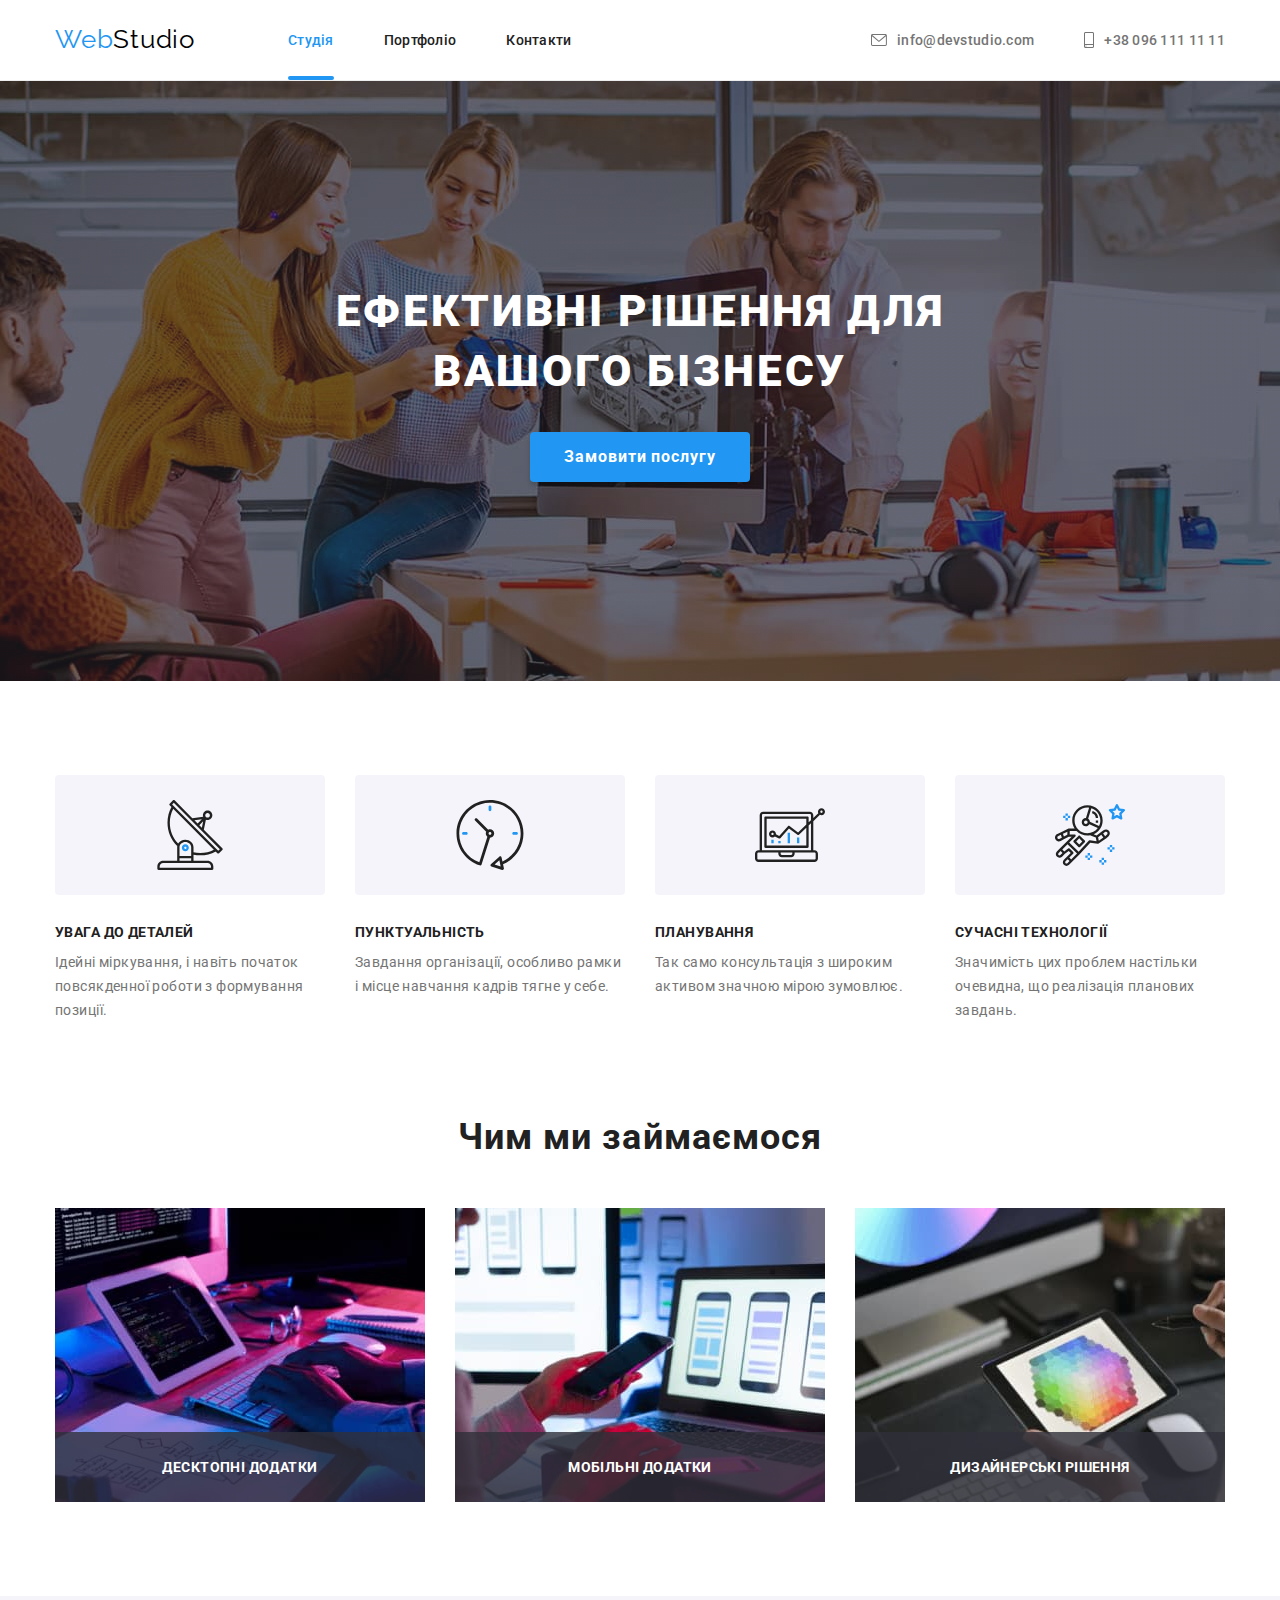
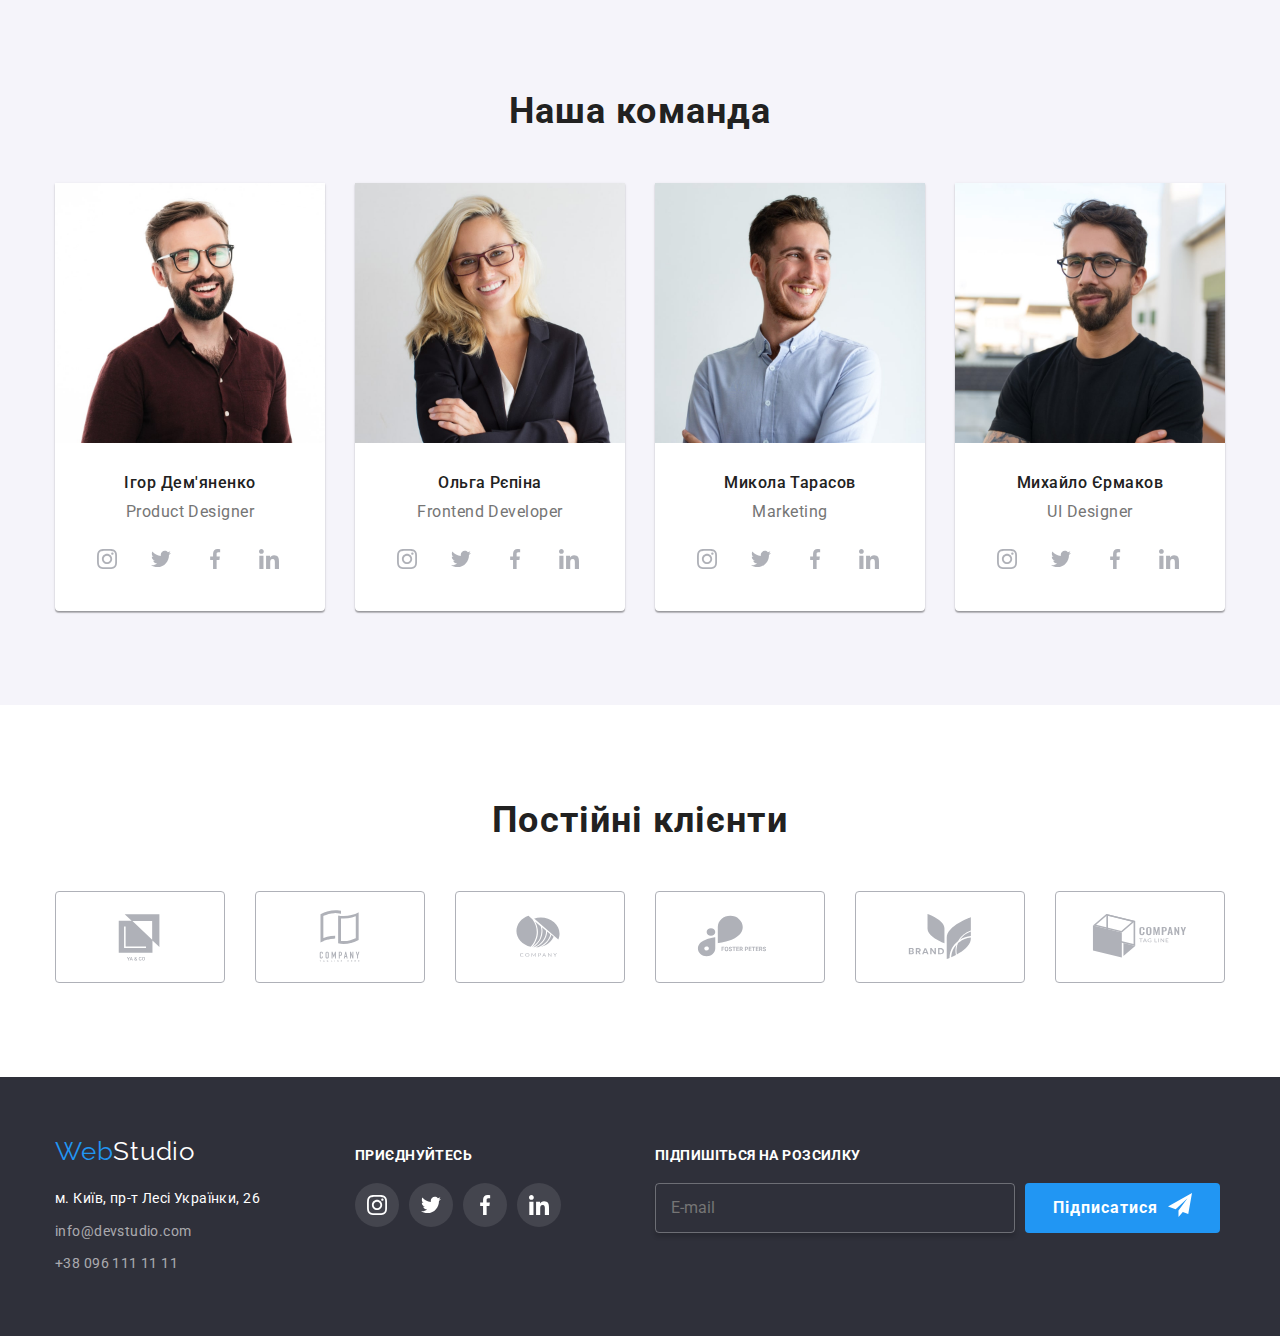
==== commit 61a57a2d: "hw-7" ====
--- a/index.html
+++ b/index.html
@@ -8,6 +8,7 @@
     <link rel="stylesheet"
         href="https://cdnjs.cloudflare.com/ajax/libs/modern-normalize/2.0.0/modern-normalize.min.css">
     <link rel="stylesheet" href="./styles.css">
+    <link rel="stylesheet" href="./css/main.min.css">
     <link
         href="https://fonts.googleapis.com/css2?family=Raleway:wght@700&family=Roboto:wght@400;500;700;900&display=swap"
         rel="stylesheet">
@@ -23,11 +24,11 @@
 
                 <ul class="list nopadding margine header-navigation__list">
                     <li class="list-item header-navigation"><a href="./index.html"
-                            class="link active header-navigation__link">Студія</a></li>
+                            class="link header-navigation__link header-navigation__link_active">Студія</a></li>
                     <li class="list-item header-navigation"><a href="./portfolio.html"
                             class="link header-navigation__link">Портфоліо</a></li>
-                    <li class="list-item header-navigation"><a href=""
-                            class="link header-navigation__link">Контакти</a></li>
+                    <li class="list-item header-navigation"><a href="" class="link header-navigation__link">Контакти</a>
+                    </li>
                 </ul>
             </nav>
 
@@ -38,8 +39,7 @@
                             <use href="./images/icons.svg#icon-envelope-hover"> </use>
                         </svg> info@devstudio.com</a>
                 </li>
-                <li class="list-item header-contacts__phone"><a href="tel:+380961111111"
-                        class="link contacts__link">
+                <li class="list-item header-contacts__phone"><a href="tel:+380961111111" class="link contacts__link">
                         <svg class="phone">
                             <use href="./images/icons.svg#icon-smartphone"> </use>
                         </svg>+38 096 111 11 11</a>
@@ -71,8 +71,8 @@
 
                         <label class="form__group">
                             <span class="form__label">Ім'я</span>
-                            <input class="form__input" type="text" name="username" id="user-name"> <svg
-                                width="18" height="18" class="form__icon">
+                            <input class="form__input" type="text" name="username" id="user-name"> <svg width="18"
+                                height="18" class="form__icon">
                                 <use href="./images/icons.svg#icon-person"> </use>
                             </svg>
                         </label>
@@ -171,16 +171,13 @@
             <div class="container description__container">
                 <h2 class="description__title">Чим ми займаємося</h2>
                 <ul class="description__list list nopadding">
-                    <li class="description__item"><img src="./images/img1.jpg" alt="Написання структури"
-                            width="370">
+                    <li class="description__item"><img src="./images/img1.jpg" alt="Написання структури" width="370">
                         <h3 class="description__text">Десктопні додатки</h3>
                     </li>
-                    <li class="description__item"><img src="./images/img2.jpg" alt="Розробка макета"
-                            width="370">
+                    <li class="description__item"><img src="./images/img2.jpg" alt="Розробка макета" width="370">
                         <h3 class="description__text">Мобільні додатки</h3>
                     </li>
-                    <li class="description__item"><img src="./images/img3.jpg" alt="Підбір кольорової гами"
-                            width="370">
+                    <li class="description__item"><img src="./images/img3.jpg" alt="Підбір кольорової гами" width="370">
                         <h3 class="description__text">Дизайнерські рішення</h3>
                     </li>
                 </ul>
@@ -250,22 +247,22 @@
                             <h3 class="team__name">Микола Тарасов</h3>
                             <p lang="en" class="team__text">Marketing</p>
                             <ul class="list nopadding team__social-list">
-                                <li class="team__social-item"><a class="social__icons social__icons" href="">
+                                <li class="team__social-item"><a class="social__icons" href="">
                                         <svg class="social__logo social__logo">
                                             <use href="./images/icons.svg#icon-instagram-2"> </use>
                                         </svg>
                                     </a></li>
-                                <li class="team__social-item"><a class="social__icons social__icons" href="">
+                                <li class="team__social-item"><a class="social__icons" href="">
                                         <svg class="social__logo social__logo">
                                             <use href="./images/icons.svg#icon-twitter-1"> </use>
                                         </svg>
                                     </a></li>
-                                <li class="team__social-item"><a class="social__icons social__icons"
-                                        href=""><svg class="social__logo social__logo">
+                                <li class="team__social-item"><a class="social__icons" href=""><svg
+                                            class="social__logo social__logo">
                                             <use href="./images/icons.svg#icon-facebook-1"> </use>
                                         </svg></a></li>
-                                <li class="team__social-item"><a class="social__icons social__icons"
-                                        href=""><svg class="social__logo social__logo">
+                                <li class="team__social-item"><a class="social__icons" href=""><svg
+                                            class="social__logo social__logo">
                                             <use href="./images/icons.svg#icon-linkedin-1"> </use>
                                         </svg></a></li>
                             </ul>
@@ -278,22 +275,22 @@
                             <h3 class="team__name">Михайло Єрмаков</h3>
                             <p lang="en" class="team__text">UI Designer</p>
                             <ul class="list nopadding team__social-list">
-                                <li class="team__social-item"><a class="social__icons social__icons" href="">
+                                <li class="team__social-item"><a class="social__icons" href="">
                                         <svg class="social__logo">
                                             <use href="./images/icons.svg#icon-instagram-2"> </use>
                                         </svg>
                                     </a></li>
-                                <li class="team__social-item"><a class="social__icons social__icons" href="">
+                                <li class="team__social-item"><a class="social__icons" href="">
                                         <svg class="social__logo">
                                             <use href="./images/icons.svg#icon-twitter-1"> </use>
                                         </svg>
                                     </a></li>
-                                <li class="team__social-item"><a class="social__icons social__icons"
-                                        href=""><svg class="social__logo">
+                                <li class="team__social-item"><a class="social__icons" href=""><svg
+                                            class="social__logo">
                                             <use href="./images/icons.svg#icon-facebook-1"> </use>
                                         </svg></a></li>
-                                <li class="team__social-item"><a class="social__icons social__icons"
-                                        href=""><svg class="social__logo">
+                                <li class="team__social-item"><a class="social__icons" href=""><svg
+                                            class="social__logo">
                                             <use href="./images/icons.svg#icon-linkedin-1"> </use>
                                         </svg></a></li>
                             </ul>
@@ -307,28 +304,22 @@
             <div class="container clients__container">
                 <h2 class="clients__title">Постійні клієнти</h2>
                 <ul class="list nopadding clients__list">
-                    <li class="clients__item"><a class="clients__link" href=""><svg
-                                class="clients__logo">
+                    <li class="clients__item"><a class="clients__link" href=""><svg class="clients__logo">
                                 <use href="./images/icons.svg#icon-Logo1"> </use>
                             </svg></a></li>
-                    <li class="clients__item"><a class="clients__link" href=""><svg
-                                class="clients__logo">
+                    <li class="clients__item"><a class="clients__link" href=""><svg class="clients__logo">
                                 <use href="./images/icons.svg#icon-Logo2"> </use>
                             </svg></a></li>
-                    <li class="clients__item"><a class="clients__link" href=""><svg
-                                class="clients__logo">
+                    <li class="clients__item"><a class="clients__link" href=""><svg class="clients__logo">
                                 <use href="./images/icons.svg#icon-Logo3"> </use>
                             </svg></a></li>
-                    <li class="clients__item"><a class="clients__link" href=""><svg
-                                class="clients__logo">
+                    <li class="clients__item"><a class="clients__link" href=""><svg class="clients__logo">
                                 <use href="./images/icons.svg#icon-Logo4"> </use>
                             </svg></a></li>
-                    <li class="clients__item"><a class="clients__link" href=""><svg
-                                class="clients__logo">
+                    <li class="clients__item"><a class="clients__link" href=""><svg class="clients__logo">
                                 <use href="./images/icons.svg#icon-Logo5"> </use>
                             </svg></a></li>
-                    <li class="clients__item"><a class="clients__link" href=""><svg
-                                class="clients__logo">
+                    <li class="clients__item"><a class="clients__link" href=""><svg class="clients__logo">
                                 <use href="./images/icons.svg#icon-Logo6"> </use>
                             </svg></a></li>
                 </ul>
@@ -365,10 +356,12 @@
                                 <use href="./images/icons.svg#icon-twitter-1"> </use>
                             </svg>
                         </a></li>
-                    <li class="footer__social-item"><a class="footer__social-link" href=""><svg class="footer__social-icon">
+                    <li class="footer__social-item"><a class="footer__social-link" href=""><svg
+                                class="footer__social-icon">
                                 <use href="./images/icons.svg#icon-facebook-1"> </use>
                             </svg></a></li>
-                    <li class="footer__social-item"><a class="footer__social-link" href=""><svg class="footer__social-icon">
+                    <li class="footer__social-item"><a class="footer__social-link" href=""><svg
+                                class="footer__social-icon">
                                 <use href="./images/icons.svg#icon-linkedin-1"> </use>
                             </svg></a></li>
                 </ul>
--- a/css/main.min.css
+++ b/css/main.min.css
@@ -0,0 +1 @@
+:root{--text-color: #757575;--title-color: #212121;--background-color: #2F303A;--accent-color: #2196F3;--accent-text-color: #FFFFFF}body{font-family:"Roboto",sans-serif;color:var(--title-color);background-color:var(--accent-text-color)}html{-webkit-box-sizing:border-box;box-sizing:border-box}*,*::before,*::after{-webkit-box-sizing:inherit;box-sizing:inherit}h1,h2,h3,h4,p{margin-top:0;margin-bottom:0}.container{width:1200px;margin:0px auto;padding:0px 15px}.section{padding-top:94px;padding-bottom:94px}.nopadding{padding:0px}img{display:block}.list{display:-webkit-box;display:-ms-flexbox;display:flex;list-style:none;margin-top:0px;margin-bottom:0px}.link{color:var(--title-color);font-size:14px;font-style:normal;font-weight:500;line-height:normal;letter-spacing:.28px;text-decoration:none;-webkit-transition-property:color;transition-property:color;-webkit-transition-duration:250ms;transition-duration:250ms;-webkit-transition-timing-function:cubic-bezier(0.4, 0, 0.2, 1);transition-timing-function:cubic-bezier(0.4, 0, 0.2, 1)}.link:hover,.link:focus{color:var(--accent-color)}.margine{margin-left:93px}.header__container{display:-webkit-box;display:-ms-flexbox;display:flex;-webkit-box-pack:justify;-ms-flex-pack:justify;justify-content:space-between}.header{border-bottom:1px solid #ededed}.navigation{display:-webkit-box;display:-ms-flexbox;display:flex;-webkit-box-align:center;-ms-flex-align:center;align-items:center}.header-navigation__link{display:block;padding:32px 0px}.header-navigation__link_active::after{position:absolute;bottom:0;display:block;width:100%;height:4px;content:"";background-color:var(--accent-color);border-radius:2px}.header-navigation__link_active{color:var(--accent-color)}.navigation .list-item+.list-item{margin-left:50px}.header-contacts .list-item+.list-item{margin-left:50px}.contacts__link .mail{width:16px;height:12px;margin-right:10px;background-size:contain;background-position:center;fill:currentColor}.contacts__link .phone{width:10px;height:16px;margin-right:10px;background-size:contain;fill:currentColor}.contacts__link{display:-webkit-inline-box;display:-ms-inline-flexbox;display:inline-flex;-webkit-box-align:center;-ms-flex-align:center;align-items:center;color:var(--text-color);font-size:14px;font-weight:500;line-height:normal;letter-spacing:.28px;text-decoration:none;padding-top:32px;padding-bottom:32px}.list-item{position:relative}.logo{display:block;padding:0;font-family:Raleway;font-size:26px;letter-spacing:.78px;text-decoration:none;color:#000;padding-top:25px;padding-bottom:25px}.footer__logo{display:block;-webkit-box-align:baseline;-ms-flex-align:baseline;align-items:baseline;margin-bottom:20px;font-family:Raleway;font-size:26px;letter-spacing:.78px;text-decoration:none;color:var(--accent-text-color)}.footer__logo-item{color:var(--accent-color)}.description__title,.team__title,.clients__title{font-size:36px;line-height:1.17;letter-spacing:.03em;text-align:center;font-style:normal;font-weight:700;color:var(--title-color);margin-bottom:50px}.footer__title{display:block;color:var(--accent-text-color);font-family:Roboto;font-size:14px;font-style:normal;font-weight:700;line-height:normal;letter-spacing:.42px;text-transform:uppercase;margin-bottom:20px;width:230px}.description__text{position:absolute;bottom:0;width:100%;padding-top:27px;padding-bottom:27px;color:var(--accent-text-color);text-align:center;font-family:Roboto;font-size:14px;font-style:normal;font-weight:700;line-height:normal;letter-spacing:.42px;text-transform:uppercase;background-color:rgba(47,48,58,.8)}.order{max-width:1600px;height:600px;margin-left:auto;margin-right:auto;background-image:-webkit-gradient(linear, left top, right top, from(rgba(47, 48, 58, 0.4)), to(rgba(47, 48, 58, 0.4))),url("/images/ImgBG1.jpg");background-image:linear-gradient(to right, rgba(47, 48, 58, 0.4), rgba(47, 48, 58, 0.4)),url("/images/ImgBG1.jpg");background-position:center;background-size:cover;background-repeat:no-repeat;background-color:var(--background-color);text-align:center;padding-top:200px;padding-bottom:200px}.order__title{display:block;width:700px;font-size:44px;line-height:1.37;letter-spacing:.06em;color:var(--accent-text-color);text-transform:uppercase;font-weight:900;margin-left:auto;margin-right:auto}.order__button{width:220px;height:50px;padding:10px 30px;margin-top:30px;-ms-flex-negative:0;flex-shrink:0}.button{color:var(--accent-text-color);text-align:center;font-size:16px;font-style:normal;font-weight:700;line-height:1.9;letter-spacing:.96px;border-style:none;border-radius:4px;background:var(--accent-color);-webkit-box-shadow:0px 4px 4px 0px rgba(0,0,0,.15);box-shadow:0px 4px 4px 0px rgba(0,0,0,.15);cursor:pointer}.order__overlay{position:fixed;top:0;left:0;width:100%;height:100%;z-index:1;opacity:1;visibility:visible;background-color:rgba(0,0,0,.2);-webkit-transition:opacity 250ms cubic-bezier(0.4, 0, 0.2, 1),visibility 250ms cubic-bezier(0.4, 0, 0.2, 1);transition:opacity 250ms cubic-bezier(0.4, 0, 0.2, 1),visibility 250ms cubic-bezier(0.4, 0, 0.2, 1)}.order__overlay.is-hidden{opacity:0;pointer-events:none;visibility:hidden}.order__overlay.is-hidden .modal{-webkit-transform:translate(-50%, -50%) scale(0.8);transform:translate(-50%, -50%) scale(0.8)}.modal{position:absolute;width:528px;height:581px;left:50%;top:50%;padding:40px 40px;-webkit-transform:translate(-50%, -50%) scale(1);transform:translate(-50%, -50%) scale(1);background-color:var(--accent-text-color);border-radius:4px;-webkit-box-shadow:0px 2px 1px 0px rgba(0,0,0,.2),0px 1px 1px 0px rgba(0,0,0,.14),0px 1px 3px 0px rgba(0,0,0,.12);box-shadow:0px 2px 1px 0px rgba(0,0,0,.2),0px 1px 1px 0px rgba(0,0,0,.14),0px 1px 3px 0px rgba(0,0,0,.12);-webkit-transition:-webkit-transform 250ms cubic-bezier(0.4, 0, 0.2, 1);transition:-webkit-transform 250ms cubic-bezier(0.4, 0, 0.2, 1);transition:transform 250ms cubic-bezier(0.4, 0, 0.2, 1);transition:transform 250ms cubic-bezier(0.4, 0, 0.2, 1), -webkit-transform 250ms cubic-bezier(0.4, 0, 0.2, 1)}.closebtn{position:absolute;width:30px;height:30px;right:8px;top:8px;display:-webkit-box;display:-ms-flexbox;display:flex;-webkit-box-pack:center;-ms-flex-pack:center;justify-content:center;-ms-flex-line-pack:center;align-content:center;padding:0px 0px;border:1px solid rgba(0,0,0,.1);border-radius:50%;background-color:rgba(0,0,0,0);cursor:pointer}.close{display:-webkit-box;display:-ms-flexbox;display:flex;justify-self:center;-ms-flex-item-align:center;align-self:center;width:18px;height:18px;background-size:contain;fill:#000;-webkit-transition:fill 250ms cubic-bezier(0.4, 0, 0.2, 1);transition:fill 250ms cubic-bezier(0.4, 0, 0.2, 1)}.closebtn:hover>.close,.closebtn:focus>.close{fill:var(--accent-color)}.form{width:100%}.modal__title{display:block;text-align:center;font-size:20px;font-style:normal;font-weight:700;line-height:normal;letter-spacing:.6px;color:var(--title-color);margin-bottom:30px}.form__group{position:relative;display:block}.form .form__group+.form__group{margin-top:28px}.form__input{width:100%;height:40px;border-radius:4px;padding:10px 10px 10px 35px;background-color:rgba(0,0,0,0);outline:1px solid rgba(33,33,33,.2);outline-offset:-1px;border-color:rgba(0,0,0,0);-webkit-transition:outline 250ms cubic-bezier(0.4, 0, 0.2, 1);transition:outline 250ms cubic-bezier(0.4, 0, 0.2, 1)}.form__input:focus{outline:solid var(--accent-color)}.form__group:focus-within>.form__icon{fill:var(--accent-color)}.form__comment{display:block;position:relative;width:100%;height:120px;border-radius:4px;outline:1px solid rgba(33,33,33,.2);outline-offset:-1px;border-color:rgba(0,0,0,0);padding:12px 16px;background-color:rgba(0,0,0,0);resize:none;color:var(--text-color);font-size:12px;font-style:normal;font-weight:400;line-height:normal;letter-spacing:.12px;-webkit-transition:outline 250ms cubic-bezier(0.4, 0, 0.2, 1);transition:outline 250ms cubic-bezier(0.4, 0, 0.2, 1)}.form__comment:focus{outline:solid var(--accent-color)}.form__label{position:absolute;top:-20px;left:0;color:var(--text-color);font-size:12px;font-style:normal;font-weight:400;line-height:normal;letter-spacing:.12px}.form__policy{display:-webkit-box;display:-ms-flexbox;display:flex;-webkit-box-pack:center;-ms-flex-pack:center;justify-content:center;-webkit-box-align:center;-ms-flex-align:center;align-items:center;margin-top:20px}.form__checkbox-text{color:var(--text-color);font-size:14px;font-style:normal;font-weight:400;line-height:1.71;letter-spacing:.42px}.form__custom-checkbox{display:-webkit-box;display:-ms-flexbox;display:flex;-webkit-box-align:center;-ms-flex-align:center;align-items:center;-webkit-box-pack:center;-ms-flex-pack:center;justify-content:center;width:17px;height:17px;margin-right:7px;outline:2px solid var(--title-color);border-radius:2px;outline-offset:-2px;border:rgba(0,0,0,0);cursor:pointer;-webkit-transition:outline 250ms cubic-bezier(0.4, 0, 0.2, 1),background-color 250ms cubic-bezier(0.4, 0, 0.2, 1);transition:outline 250ms cubic-bezier(0.4, 0, 0.2, 1),background-color 250ms cubic-bezier(0.4, 0, 0.2, 1)}.form__checkbox:focus+.form__custom-checkbox{outline:solid var(--accent-color)}.form__checkbox:checked+.form__custom-checkbox{outline:solid var(--accent-color);background-color:var(--accent-color)}.icon-check{fill:var(--accent-text-color);opacity:0;-webkit-transition:opacity 250ms cubic-bezier(0.4, 0, 0.2, 1);transition:opacity 250ms cubic-bezier(0.4, 0, 0.2, 1)}.form__checkbox:checked+.form__custom-checkbox .icon-check{opacity:1}.form__checkbox.is-hidden{opacity:0;pointer-events:none;visibility:hidden}.policy{color:var(--accent-color);font-size:14px;font-style:normal;font-weight:400;line-height:1.71;letter-spacing:.42px;text-decoration:underline}.form__icon{position:absolute;left:10px;top:10px;fill:var(--title-color);-webkit-transition:fill 250ms cubic-bezier(0.4, 0, 0.2, 1);transition:fill 250ms cubic-bezier(0.4, 0, 0.2, 1)}.form__button{width:200px;height:50px;margin-top:30px;padding:0px 0px}.future__title{font-size:14px;line-height:1.14;letter-spacing:.03em;text-transform:uppercase;margin-bottom:10px}.future__list .future__item+.future__item{margin-left:30px}.future__item{width:270px}.future__text{font-size:14px;line-height:1.7;letter-spacing:.03em;color:var(--text-color);font-style:normal;font-weight:400}.future__icons{display:-webkit-box;display:-ms-flexbox;display:flex;width:270px;height:120px;-webkit-box-pack:center;-ms-flex-pack:center;justify-content:center;background-color:#f5f4fa;border-radius:4px;margin-bottom:30px}.antenna,.clock,.diagram,.astronaut{display:block;-ms-flex-item-align:center;align-self:center;width:70px;height:70px}.description{padding-bottom:94px}.description__list .description__item+.description__item{margin-left:30px}.description__list{-webkit-box-pack:center;-ms-flex-pack:center;justify-content:center}.description__item{position:relative}.team{background-color:#f5f4fa;text-align:center;display:-webkit-box;display:-ms-flexbox;display:flex}.team__box{padding:30px 30px}.team__name{color:var(--title-color);font-size:16px;font-style:normal;font-weight:500;line-height:normal;letter-spacing:.48px;margin-bottom:10px}.team__item{border-radius:0px 0px 4px 4px;background:#fff;-webkit-box-shadow:0px 2px 1px 0px rgba(0,0,0,.2),0px 1px 1px 0px rgba(0,0,0,.14),0px 1px 3px 0px rgba(0,0,0,.12);box-shadow:0px 2px 1px 0px rgba(0,0,0,.2),0px 1px 1px 0px rgba(0,0,0,.14),0px 1px 3px 0px rgba(0,0,0,.12)}.list .team__item+.team__item{margin-left:30px}.team__text{color:var(--text-color);font-family:Roboto;font-size:16px;line-height:normal;letter-spacing:.48px}.team__social-list{margin:16px 0px 0px 0px}.team__social-item+.team__social-item{margin-left:10px}.social__icons{display:-webkit-inline-box;display:-ms-inline-flexbox;display:inline-flex;-webkit-box-pack:center;-ms-flex-pack:center;justify-content:center;width:44px;height:44px;border-radius:50%;fill:#afb1b8;-webkit-transition:fill 250ms cubic-bezier(0.4, 0, 0.2, 1),background-color 250ms cubic-bezier(0.4, 0, 0.2, 1);transition:fill 250ms cubic-bezier(0.4, 0, 0.2, 1),background-color 250ms cubic-bezier(0.4, 0, 0.2, 1)}.social__icons:hover,.social__icons:focus{background-color:var(--accent-color);fill:var(--accent-text-color)}.social__logo{display:-webkit-inline-box;display:-ms-inline-flexbox;display:inline-flex;-ms-flex-item-align:center;align-self:center;background-size:contain;width:20px;height:20px}.clients__link{display:-webkit-inline-box;display:-ms-inline-flexbox;display:inline-flex;-webkit-box-pack:center;-ms-flex-pack:center;justify-content:center;width:170px;height:92px;border-radius:4px;border:1px solid #afb1b8;fill:#afb1b8;-webkit-transition:border 250ms cubic-bezier(0.4, 0, 0.2, 1),fill 250ms cubic-bezier(0.4, 0, 0.2, 1);transition:border 250ms cubic-bezier(0.4, 0, 0.2, 1),fill 250ms cubic-bezier(0.4, 0, 0.2, 1)}.clients__link:hover,.clients__link:focus{border:1px solid var(--accent-color);fill:var(--accent-color)}.clients__item+.clients__item{margin-left:30px}.clients__logo{display:-webkit-inline-box;display:-ms-inline-flexbox;display:inline-flex;-ms-flex-item-align:center;align-self:center;width:106px;height:60px}.footer{background-color:var(--background-color);padding:60px 0px}.footer__box{display:-webkit-box;display:-ms-flexbox;display:flex;-webkit-box-align:baseline;-ms-flex-align:baseline;align-items:baseline;justify-items:flex-start}.address__item{display:block}.address__list .address__item+.address__item{margin-top:9px}.address__list{list-style:none;display:block;margin:9px 0px 0px 0px}.address__text{display:block;color:var(--accent-text-color);font-size:14px;line-height:1.71;letter-spacing:.42px;font-style:normal}.address__link{color:rgba(255,255,255,.6);font-size:14px;line-height:1.71;letter-spacing:.42px;font-style:normal;font-weight:400;text-decoration:none}.footer__social{margin:0px 0px 0px 70px}.footer__address{display:inline-block;width:230px;margin:0px 0px}.footer__social-link{display:-webkit-box;display:-ms-flexbox;display:flex;-webkit-box-align:center;-ms-flex-align:center;align-items:center;-webkit-box-pack:center;-ms-flex-pack:center;justify-content:center;width:44px;height:44px;border-radius:50%;background-color:rgba(255,255,255,.1);-webkit-transition:background-color 250ms cubic-bezier(0.4, 0, 0.2, 1);transition:background-color 250ms cubic-bezier(0.4, 0, 0.2, 1)}.footer__social-icon{display:-webkit-box;display:-ms-flexbox;display:flex;justify-self:center;-ms-flex-item-align:center;align-self:center;width:20px;height:20px;fill:var(--accent-text-color)}.footer__social-link:hover,.footer__social-link:focus{background-color:var(--accent-color)}.footer__social-item+.footer__social-item{margin-left:10px}.footer__form{display:-webkit-box;display:-ms-flexbox;display:flex;-webkit-box-align:center;-ms-flex-align:center;align-items:center}.footer__form-mail{display:-webkit-box;display:-ms-flexbox;display:flex;-webkit-box-align:center;-ms-flex-align:center;align-items:center;width:360px;height:50px;padding:15px 15px;border-radius:4px;border:1px solid rgba(255,255,255,.3);-webkit-box-shadow:0px 4px 4px 0px rgba(0,0,0,.15);box-shadow:0px 4px 4px 0px rgba(0,0,0,.15);background-color:rgba(0,0,0,0);outline:rgba(0,0,0,0);color:var(--accent-text-color)}.footer__button{display:-webkit-box;display:-ms-flexbox;display:flex;padding:10px 28px;margin-left:10px;text-align:start;-webkit-box-shadow:none;box-shadow:none}.footer__button .icon-send{margin-left:10px;background-size:contain;background-position:center;fill:currentColor}.button__list{display:-webkit-box;display:-ms-flexbox;display:flex;-webkit-box-pack:center;-ms-flex-pack:center;justify-content:center;margin-bottom:50px;padding:0px}.button__list .button__item+.button__item{margin-left:8px}.button__main{padding:6px 22px;border-style:none;font-size:16px;font-weight:500;line-height:1.63;letter-spacing:.48px;color:var(--title-color);border-radius:4px;background:#f5f4fa;font-style:normal;-webkit-transition:color 250ms cubic-bezier(0.4, 0, 0.2, 1),background-color 250ms cubic-bezier(0.4, 0, 0.2, 1),-webkit-box-shadow 250ms cubic-bezier(0.4, 0, 0.2, 1);transition:color 250ms cubic-bezier(0.4, 0, 0.2, 1),background-color 250ms cubic-bezier(0.4, 0, 0.2, 1),-webkit-box-shadow 250ms cubic-bezier(0.4, 0, 0.2, 1);transition:color 250ms cubic-bezier(0.4, 0, 0.2, 1),background-color 250ms cubic-bezier(0.4, 0, 0.2, 1),box-shadow 250ms cubic-bezier(0.4, 0, 0.2, 1);transition:color 250ms cubic-bezier(0.4, 0, 0.2, 1),background-color 250ms cubic-bezier(0.4, 0, 0.2, 1),box-shadow 250ms cubic-bezier(0.4, 0, 0.2, 1),-webkit-box-shadow 250ms cubic-bezier(0.4, 0, 0.2, 1)}.button__main:hover,.button__main:focus{background-color:var(--accent-color);color:var(--accent-text-color);-webkit-box-shadow:0px 2px 2px 0px rgba(0,0,0,.12),0px 1px 2px 0px rgba(0,0,0,.08),0px 3px 1px 0px rgba(0,0,0,.1);box-shadow:0px 2px 2px 0px rgba(0,0,0,.12),0px 1px 2px 0px rgba(0,0,0,.08),0px 3px 1px 0px rgba(0,0,0,.1)}.button__main_current{background-color:var(--accent-color);color:var(--accent-text-color);-webkit-box-shadow:0px 2px 2px 0px rgba(0,0,0,.12),0px 1px 2px 0px rgba(0,0,0,.08),0px 3px 1px 0px rgba(0,0,0,.1);box-shadow:0px 2px 2px 0px rgba(0,0,0,.12),0px 1px 2px 0px rgba(0,0,0,.08),0px 3px 1px 0px rgba(0,0,0,.1)}.card__list{width:1200px;display:-webkit-box;display:-ms-flexbox;display:flex;-ms-flex-wrap:wrap;flex-wrap:wrap;-ms-flex-preferred-size:calc(100% - 10px);flex-basis:calc(100% - 10px);-webkit-box-align:center;-ms-flex-align:center;align-items:center;margin-top:-30px;margin-left:-30px}.card__portfolio{width:370px;-ms-flex-negative:0;flex-shrink:0;margin-top:30px;margin-left:30px}.card__link{display:-webkit-box;display:-ms-flexbox;display:flex;-ms-flex-wrap:wrap;flex-wrap:wrap;width:370px;text-decoration:none;border:1px solid #eee;background-color:var(--accent-text-color);-webkit-transition:-webkit-box-shadow 250ms cubic-bezier(0.4, 0, 0.2, 1);transition:-webkit-box-shadow 250ms cubic-bezier(0.4, 0, 0.2, 1);transition:box-shadow 250ms cubic-bezier(0.4, 0, 0.2, 1);transition:box-shadow 250ms cubic-bezier(0.4, 0, 0.2, 1), -webkit-box-shadow 250ms cubic-bezier(0.4, 0, 0.2, 1)}.card__link:hover,.card__link:focus{-webkit-box-shadow:1px 4px 6px 0px rgba(0,0,0,.16),0px 4px 4px 0px rgba(0,0,0,.06),0px 1px 1px 0px rgba(0,0,0,.12);box-shadow:1px 4px 6px 0px rgba(0,0,0,.16),0px 4px 4px 0px rgba(0,0,0,.06),0px 1px 1px 0px rgba(0,0,0,.12)}.card__box{position:relative;overflow:hidden}.card__box::before{content:"";position:absolute;width:100%;height:100%;opacity:0;background-color:rgba(33,150,243,.9);-webkit-transform:translateY(100%);transform:translateY(100%);-webkit-transition:opacity 250ms cubic-bezier(0.4, 0, 0.2, 1),-webkit-transform 250ms cubic-bezier(0.4, 0, 0.2, 1);transition:opacity 250ms cubic-bezier(0.4, 0, 0.2, 1),-webkit-transform 250ms cubic-bezier(0.4, 0, 0.2, 1);transition:transform 250ms cubic-bezier(0.4, 0, 0.2, 1),opacity 250ms cubic-bezier(0.4, 0, 0.2, 1);transition:transform 250ms cubic-bezier(0.4, 0, 0.2, 1),opacity 250ms cubic-bezier(0.4, 0, 0.2, 1),-webkit-transform 250ms cubic-bezier(0.4, 0, 0.2, 1)}.card__link:hover .card__box::before,.card__link:focus .card__box::before{opacity:1;-webkit-transform:translateY(0);transform:translateY(0)}.card__description{position:absolute;left:24px;top:63px;width:322px;opacity:0;-webkit-transform:translateY(100%);transform:translateY(100%);-webkit-transition:opacity 250ms cubic-bezier(0.4, 0, 0.2, 1),-webkit-transform 250ms cubic-bezier(0.4, 0, 0.2, 1);transition:opacity 250ms cubic-bezier(0.4, 0, 0.2, 1),-webkit-transform 250ms cubic-bezier(0.4, 0, 0.2, 1);transition:transform 250ms cubic-bezier(0.4, 0, 0.2, 1),opacity 250ms cubic-bezier(0.4, 0, 0.2, 1);transition:transform 250ms cubic-bezier(0.4, 0, 0.2, 1),opacity 250ms cubic-bezier(0.4, 0, 0.2, 1),-webkit-transform 250ms cubic-bezier(0.4, 0, 0.2, 1);color:var(--accent-text-color);font-size:18px;font-style:normal;font-weight:400;line-height:1.55;letter-spacing:.54px}.card__link:hover .card__description,.card__link:focus .card__description{opacity:1;-webkit-transform:translateY(0);transform:translateY(0)}.card__content{width:370px;padding:20px 20px;border:1px solid #eee;border-top:none;background-color:var(--accent-text-color)}.card__title{color:var(--title-color);font-size:18px;font-style:normal;font-weight:700;line-height:2;letter-spacing:1.08px;text-decoration:none;margin-bottom:4px}.card__text{font-size:16px;font-style:normal;font-weight:400;line-height:1.88;letter-spacing:.48px;color:var(--text-color)}/*# sourceMappingURL=main.min.css.map */